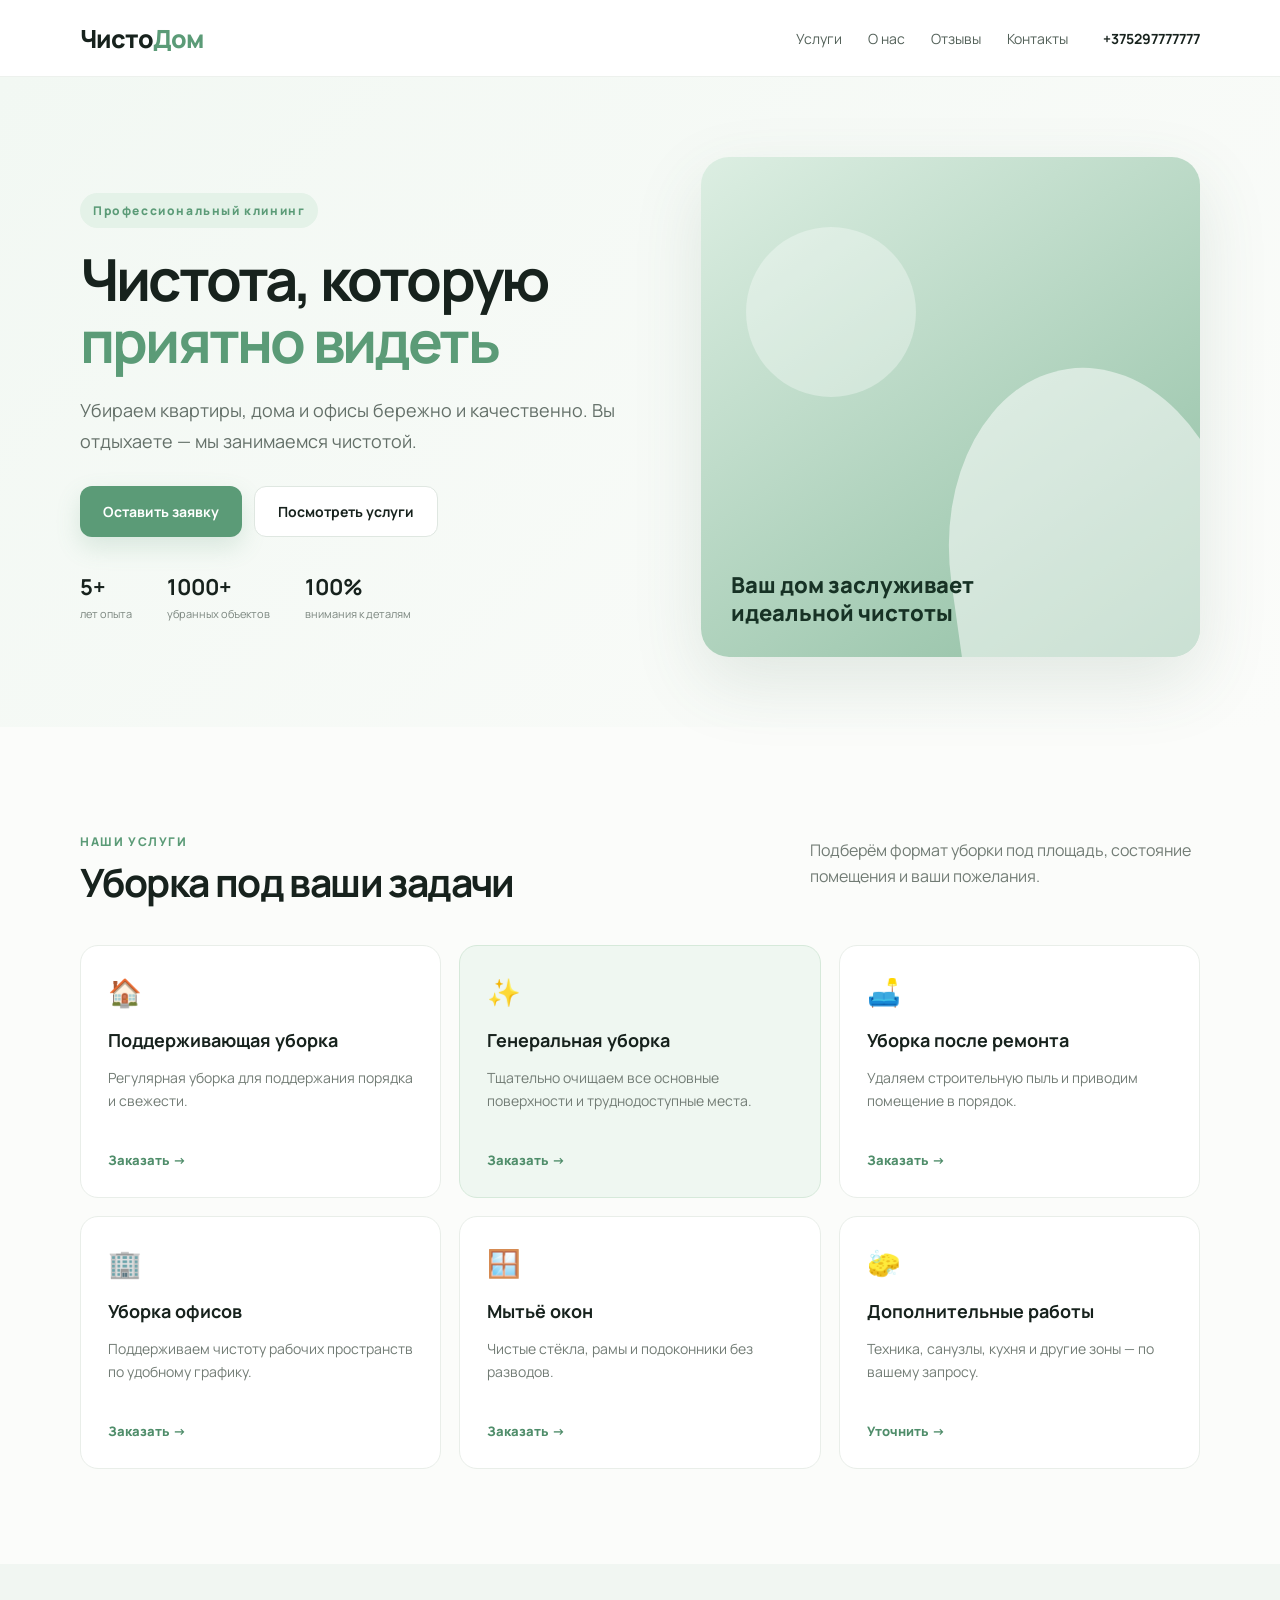
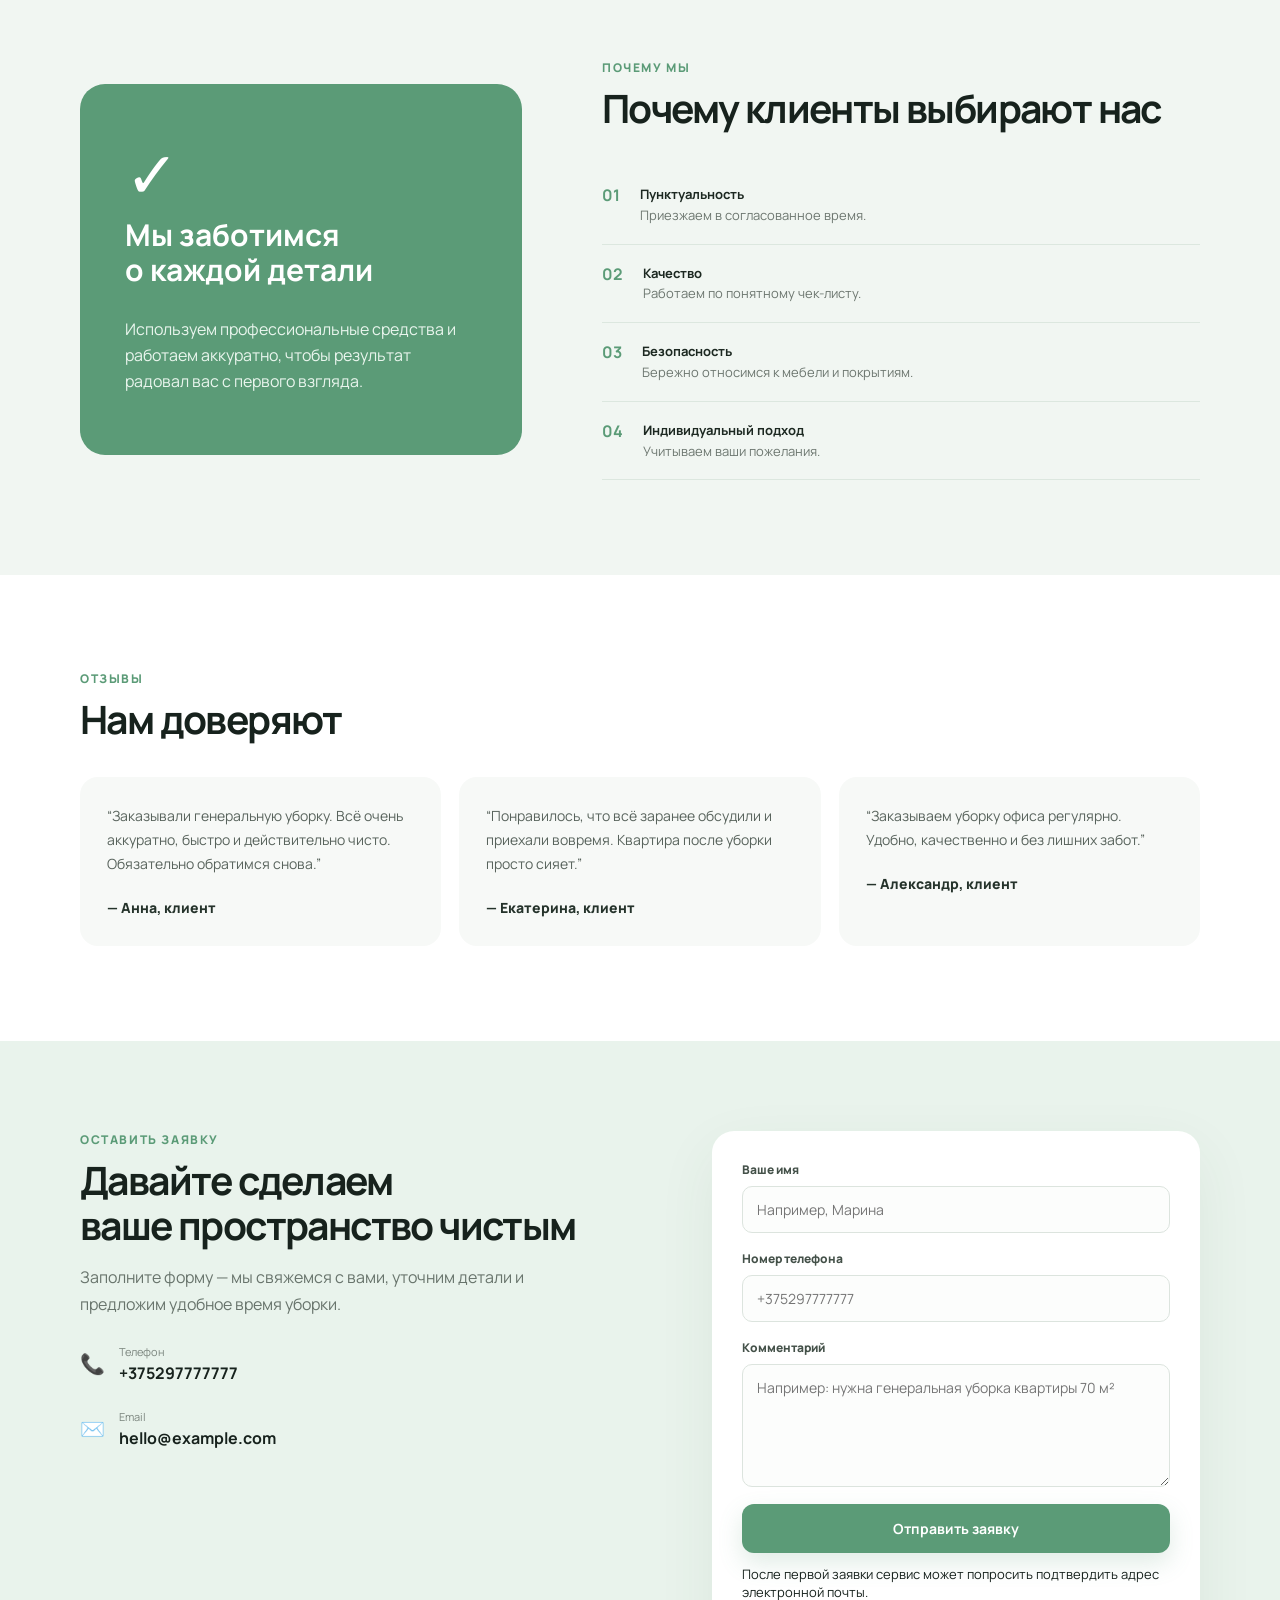
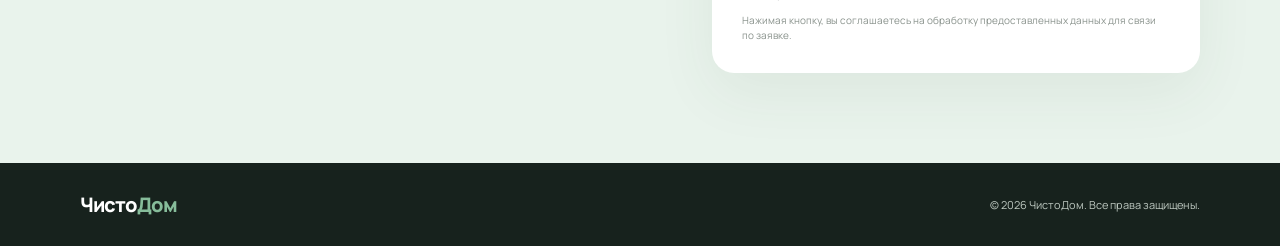
==== index.html @ 4ab83281 "Update index.html" ====
<!doctype html>
<html lang="ru">
<head>
  <meta charset="utf-8">
  <meta name="viewport" content="width=device-width, initial-scale=1">
  <title>ЧистоДом — профессиональный клининг</title>
  <meta name="description" content="Профессиональный клининг квартир, домов и офисов. Оставьте заявку — мы свяжемся с вами.">
  <link rel="preconnect" href="https://fonts.googleapis.com">
  <link rel="preconnect" href="https://fonts.gstatic.com" crossorigin>
  <link href="https://fonts.googleapis.com/css2?family=Manrope:wght@400;500;600;700;800&display=swap" rel="stylesheet">
  <link rel="stylesheet" href="styles.css">
</head>
<body>
<header class="header">
  <div class="container nav">
    <a class="logo" href="#">Чисто<span>Дом</span></a>
    <nav>
      <a href="#services">Услуги</a>
      <a href="#about">О нас</a>
      <a href="#reviews">Отзывы</a>
      <a href="#contact">Контакты</a>
    </nav>
    <a class="phone" href="tel:+375297777777">+375297777777</a>
  </div>
</header>

<main>
<section class="hero">
  <div class="container hero-grid">
    <div class="hero-copy">
      <div class="badge">Профессиональный клининг</div>
      <h1>Чистота, которую<br><span>приятно видеть</span></h1>
      <p>Убираем квартиры, дома и офисы бережно и качественно. Вы отдыхаете — мы занимаемся чистотой.</p>
      <div class="hero-actions">
        <a class="btn btn-primary" href="#contact">Оставить заявку</a>
        <a class="btn btn-light" href="#services">Посмотреть услуги</a>
      </div>
      <div class="stats">
        <div><b>5+</b><span>лет опыта</span></div>
        <div><b>1000+</b><span>убранных объектов</span></div>
        <div><b>100%</b><span>внимания к деталям</span></div>
      </div>
    </div>
    <div class="hero-card">
      <div class="clean-photo">
        <div class="photo-label">Ваш дом заслуживает<br>идеальной чистоты</div>
      </div>
    </div>
  </div>
</section>

<section id="services" class="section">
  <div class="container">
    <div class="section-head">
      <div><div class="eyebrow">НАШИ УСЛУГИ</div><h2>Уборка под ваши задачи</h2></div>
      <p>Подберём формат уборки под площадь, состояние помещения и ваши пожелания.</p>
    </div>
    <div class="cards">
      <article class="service-card"><div class="icon">🏠</div><h3>Поддерживающая уборка</h3><p>Регулярная уборка для поддержания порядка и свежести.</p><a href="#contact">Заказать →</a></article>
      <article class="service-card featured"><div class="icon">✨</div><h3>Генеральная уборка</h3><p>Тщательно очищаем все основные поверхности и труднодоступные места.</p><a href="#contact">Заказать →</a></article>
      <article class="service-card"><div class="icon">🛋️</div><h3>Уборка после ремонта</h3><p>Удаляем строительную пыль и приводим помещение в порядок.</p><a href="#contact">Заказать →</a></article>
      <article class="service-card"><div class="icon">🏢</div><h3>Уборка офисов</h3><p>Поддерживаем чистоту рабочих пространств по удобному графику.</p><a href="#contact">Заказать →</a></article>
      <article class="service-card"><div class="icon">🪟</div><h3>Мытьё окон</h3><p>Чистые стёкла, рамы и подоконники без разводов.</p><a href="#contact">Заказать →</a></article>
      <article class="service-card"><div class="icon">🧽</div><h3>Дополнительные работы</h3><p>Техника, санузлы, кухня и другие зоны — по вашему запросу.</p><a href="#contact">Уточнить →</a></article>
    </div>
  </div>
</section>

<section id="about" class="section about">
  <div class="container about-grid">
    <div class="about-box"><div class="big-check">✓</div><h3>Мы заботимся<br>о каждой детали</h3><p>Используем профессиональные средства и работаем аккуратно, чтобы результат радовал вас с первого взгляда.</p></div>
    <div>
      <div class="eyebrow">ПОЧЕМУ МЫ</div>
      <h2>Почему клиенты выбирают нас</h2>
      <div class="reasons">
        <div><b>01</b><span><strong>Пунктуальность</strong><br>Приезжаем в согласованное время.</span></div>
        <div><b>02</b><span><strong>Качество</strong><br>Работаем по понятному чек-листу.</span></div>
        <div><b>03</b><span><strong>Безопасность</strong><br>Бережно относимся к мебели и покрытиям.</span></div>
        <div><b>04</b><span><strong>Индивидуальный подход</strong><br>Учитываем ваши пожелания.</span></div>
      </div>
    </div>
  </div>
</section>

<section id="reviews" class="section reviews">
  <div class="container">
    <div class="eyebrow">ОТЗЫВЫ</div><h2>Нам доверяют</h2>
    <div class="review-grid">
      <blockquote>“Заказывали генеральную уборку. Всё очень аккуратно, быстро и действительно чисто. Обязательно обратимся снова.”<footer>— Анна, клиент</footer></blockquote>
      <blockquote>“Понравилось, что всё заранее обсудили и приехали вовремя. Квартира после уборки просто сияет.”<footer>— Екатерина, клиент</footer></blockquote>
      <blockquote>“Заказываем уборку офиса регулярно. Удобно, качественно и без лишних забот.”<footer>— Александр, клиент</footer></blockquote>
    </div>
  </div>
</section>

<section id="contact" class="contact-section">
  <div class="container contact-grid">
    <div>
      <div class="eyebrow">ОСТАВИТЬ ЗАЯВКУ</div>
      <h2>Давайте сделаем<br>ваше пространство чистым</h2>
      <p>Заполните форму — мы свяжемся с вами, уточним детали и предложим удобное время уборки.</p>
      <div class="contact-info"><span>📞</span><div><small>Телефон</small><a href="tel:+375297777777">+375297777777</a></div></div>
      <div class="contact-info"><span>✉️</span><div><small>Email</small><a href="mailto:hello@example.com">hello@example.com</a></div></div>
    </div>
    <form id="leadForm" class="form" action="https://formsubmit.co/marisha-pl@mail.ru" method="POST">
      <input type="hidden" name="_subject" value="Новая заявка на клининг">
      <input type="hidden" name="_captcha" value="false">
      <input type="hidden" name="_template" value="table">
      <input type="hidden" name="_next" value="https://marinaklincevic-stack.github.io/thanks.html">
      <label>Ваше имя<input name="name" type="text" placeholder="Например, Марина" required></label>
      <label>Номер телефона<input name="phone" type="tel" placeholder="+375297777777" required></label>
      <label>Комментарий<textarea name="comment" rows="5" placeholder="Например: нужна генеральная уборка квартиры 70 м²"></textarea></label>
      <button class="btn btn-primary" type="submit">Отправить заявку</button>
      <div class="form-message">После первой заявки сервис может попросить подтвердить адрес электронной почты.</div>
      <small class="privacy">Нажимая кнопку, вы соглашаетесь на обработку предоставленных данных для связи по заявке.</small>
    </form>
  </div>
</section>
</main>

<footer class="footer"><div class="container footer-inner"><div class="logo">Чисто<span>Дом</span></div><div>© 2026 ЧистоДом. Все права защищены.</div></div></footer>
<script src="script.js"></script>
</body>
</html>
---- styles.css ----
*{box-sizing:border-box}html{scroll-behavior:smooth}body{margin:0;font-family:Manrope,Arial,sans-serif;color:#17221d;background:#fbfcfa}a{text-decoration:none;color:inherit}.container{width:min(1120px,calc(100% - 40px));margin:auto}.header{background:#fff;border-bottom:1px solid #edf1ed;position:sticky;top:0;z-index:10}.nav{height:76px;display:flex;align-items:center;gap:35px}.logo{font-size:25px;font-weight:800;letter-spacing:-1px;margin-right:auto}.logo span{color:#5b9b77}.nav nav{display:flex;gap:26px;font-size:14px;color:#536159}.phone{font-weight:700;font-size:14px}.hero{padding:80px 0 70px;background:linear-gradient(135deg,#f2f8f3,#fbfcfa)}.hero-grid{display:grid;grid-template-columns:1.05fr .95fr;gap:70px;align-items:center}.badge,.eyebrow{color:#5b9b77;font-size:12px;font-weight:800;letter-spacing:1.6px}.badge{display:inline-block;padding:9px 13px;background:#e4f2e8;border-radius:99px;margin-bottom:20px}.hero h1{font-size:58px;line-height:1.08;letter-spacing:-2.8px;margin:0 0 22px}.hero h1 span{color:#5b9b77}.hero-copy>p{font-size:18px;line-height:1.7;color:#647069;max-width:570px}.hero-actions{display:flex;gap:12px;margin:30px 0}.btn{display:inline-flex;justify-content:center;align-items:center;border:0;border-radius:12px;padding:15px 23px;font:700 14px Manrope;cursor:pointer}.btn-primary{background:#5b9b77;color:#fff;box-shadow:0 10px 25px #5b9b7730}.btn-light{background:#fff;border:1px solid #dfe7e1}.stats{display:flex;gap:35px;margin-top:35px}.stats div{display:flex;flex-direction:column}.stats b{font-size:22px}.stats span{font-size:11px;color:#7b867f;margin-top:4px}.clean-photo{height:500px;border-radius:28px;background:linear-gradient(145deg,#dceee2,#8fbea2);position:relative;overflow:hidden;box-shadow:0 25px 70px #47665322}.clean-photo:before{content:"";position:absolute;width:290px;height:390px;right:-40px;bottom:-100px;background:#fff8;border-radius:50% 50% 0 0;transform:rotate(-8deg)}.clean-photo:after{content:"";position:absolute;width:170px;height:170px;left:45px;top:70px;border-radius:50%;background:#ffffff55}.photo-label{position:absolute;left:30px;bottom:30px;color:#173225;font-weight:800;font-size:22px;line-height:1.25;z-index:1}.section{padding:95px 0}.section-head{display:flex;justify-content:space-between;align-items:end;margin-bottom:40px}.section h2,.contact-section h2{font-size:39px;line-height:1.15;letter-spacing:-1.6px;margin:10px 0 0}.section-head p{max-width:390px;color:#727c75;line-height:1.6}.cards{display:grid;grid-template-columns:repeat(3,1fr);gap:18px}.service-card{background:#fff;border:1px solid #e9eee9;border-radius:18px;padding:27px;transition:.2s}.service-card:hover{transform:translateY(-3px);box-shadow:0 15px 35px #24352b0d}.service-card.featured{background:#eff7f1;border-color:#d6e9da}.icon{font-size:27px}.service-card h3{font-size:18px;margin:18px 0 10px}.service-card p{color:#727c75;font-size:14px;line-height:1.65;min-height:68px}.service-card a{color:#4f8d6a;font-weight:800;font-size:13px}.about{background:#f1f6f2}.about-grid{display:grid;grid-template-columns:.85fr 1.15fr;gap:80px;align-items:center}.about-box{background:#5b9b77;color:white;padding:45px;border-radius:25px;min-height:370px;display:flex;flex-direction:column;justify-content:end}.big-check{font-size:65px;margin-bottom:auto}.about-box h3{font-size:30px;line-height:1.15;margin:0 0 14px}.about-box p{line-height:1.6;color:#e9f5ed}.reasons{margin-top:35px}.reasons>div{display:flex;gap:20px;padding:18px 0;border-bottom:1px solid #dce7df}.reasons b{color:#5b9b77}.reasons span{font-size:13px;color:#6d7770;line-height:1.6}.reasons strong{color:#1c2821}.reviews{background:#fff}.review-grid{display:grid;grid-template-columns:repeat(3,1fr);gap:18px;margin-top:35px}.review-grid blockquote{margin:0;background:#f7f9f7;border-radius:18px;padding:27px;font-size:14px;line-height:1.7;color:#58635c}.review-grid footer{margin-top:20px;font-weight:800;color:#25332b}.contact-section{padding:90px 0;background:#e9f3ec}.contact-grid{display:grid;grid-template-columns:1fr .9fr;gap:90px;align-items:start}.contact-section p{color:#68746c;line-height:1.7;max-width:500px}.contact-info{display:flex;gap:14px;margin-top:25px;align-items:center}.contact-info span{font-size:20px}.contact-info small{display:block;color:#7b857e;font-size:11px;margin-bottom:3px}.contact-info a{font-weight:700}.form{background:#fff;padding:30px;border-radius:22px;box-shadow:0 20px 60px #34563e12}.form label{display:block;font-size:12px;font-weight:800;margin-bottom:17px;color:#445149}.form input,.form textarea{display:block;width:100%;margin-top:8px;border:1px solid #dce4de;border-radius:10px;padding:13px 14px;font:14px Manrope;outline:none;background:#fcfdfc}.form input:focus,.form textarea:focus{border-color:#78aa8c}.form textarea{resize:vertical}.form .btn{width:100%}.privacy{display:block;color:#89928c;font-size:10px;line-height:1.5;margin-top:12px}.form-message{font-size:13px;margin:12px 0 0}.footer{padding:28px 0;background:#17221d;color:#bdc8c0;font-size:11px}.footer-inner{display:flex;justify-content:space-between;align-items:center}.footer .logo{color:white;font-size:20px}.footer .logo span{color:#86bc9a}@media(max-width:850px){.nav nav{display:none}.hero-grid,.about-grid,.contact-grid{grid-template-columns:1fr;gap:40px}.hero h1{font-size:45px}.clean-photo{height:360px}.cards,.review-grid{grid-template-columns:1fr 1fr}.section-head{display:block}.section-head p{margin-top:20px}.contact-grid{gap:20px}}@media(max-width:560px){.container{width:min(100% - 28px,1120px)}.phone{display:none}.hero{padding:55px 0}.hero h1{font-size:39px}.hero-actions{flex-direction:column}.stats{gap:18px}.cards,.review-grid{grid-template-columns:1fr}.section{padding:65px 0}.section h2,.contact-section h2{font-size:31px}.footer-inner{display:block}.footer-inner>div:last-child{margin-top:12px}}
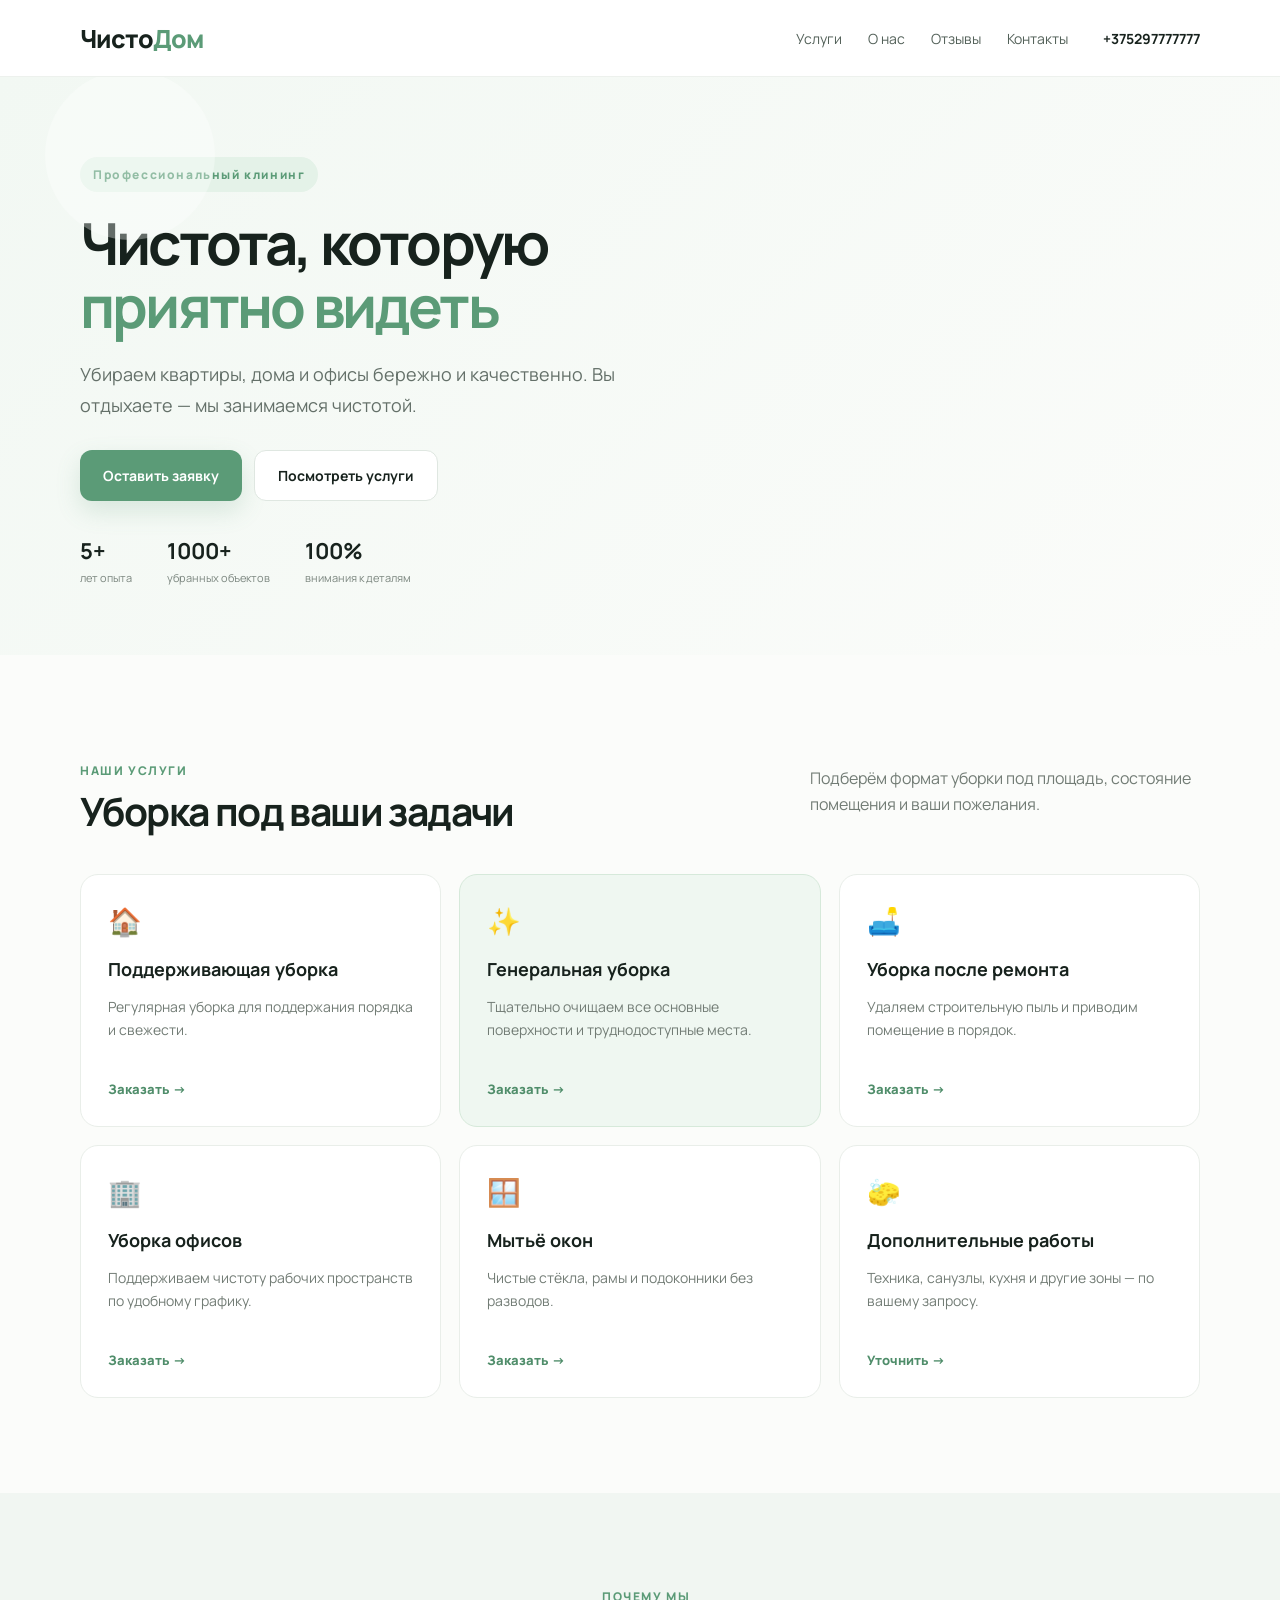
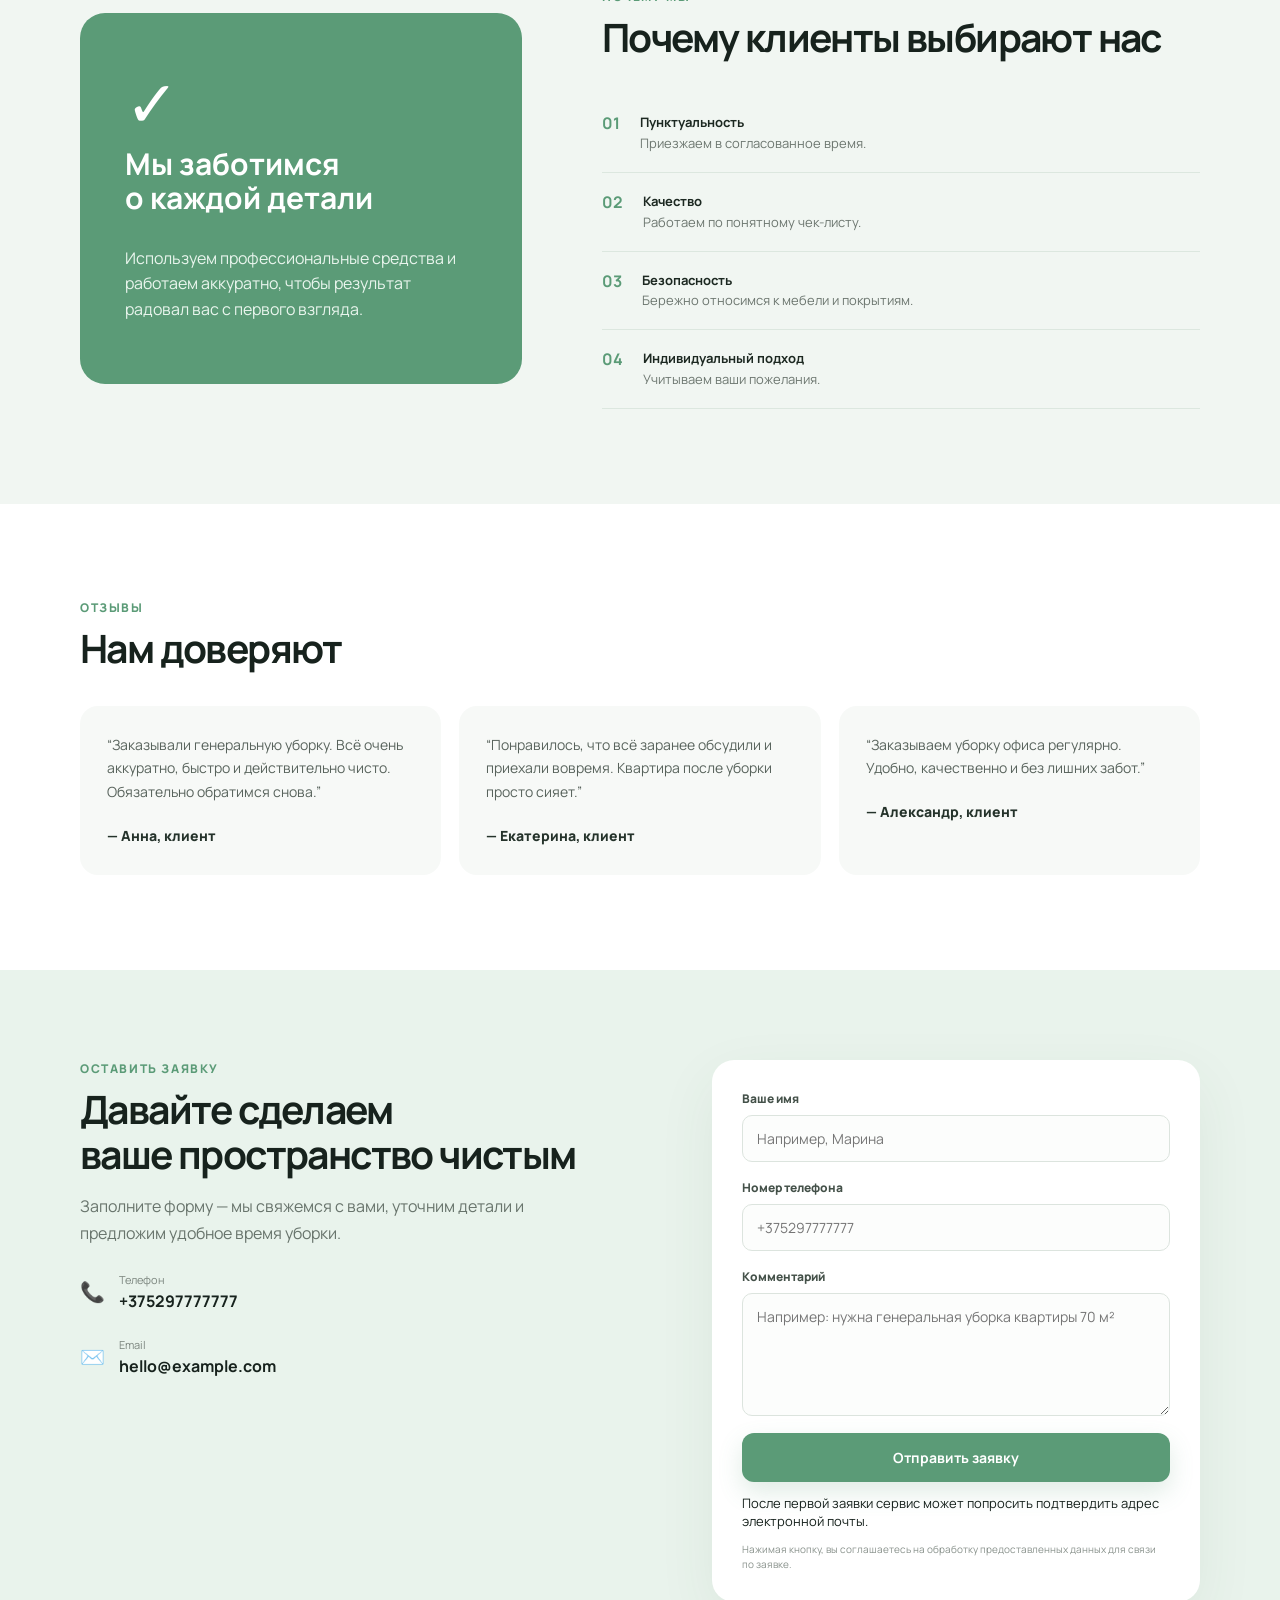
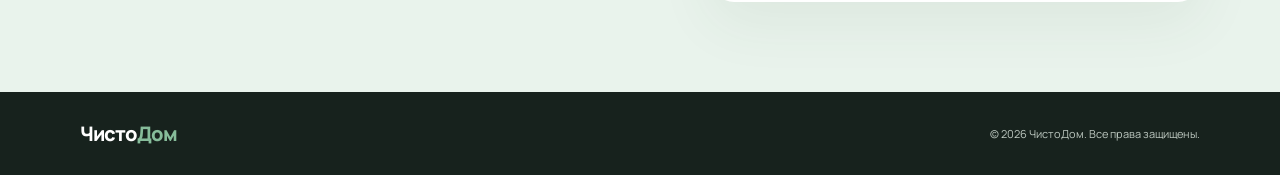
==== commit 6068d74c: "Update index.html" ====
--- a/index.html
+++ b/index.html
@@ -43,7 +43,7 @@
     </div>
     <div class="hero-card">
       <div class="clean-photo">
-        <div class="photo-label">Ваш дом заслуживает<br>идеальной чистоты</div>
+    
       </div>
     </div>
   </div>
--- a/styles.css
+++ b/styles.css
@@ -1 +1,11 @@
-*{box-sizing:border-box}html{scroll-behavior:smooth}body{margin:0;font-family:Manrope,Arial,sans-serif;color:#17221d;background:#fbfcfa}a{text-decoration:none;color:inherit}.container{width:min(1120px,calc(100% - 40px));margin:auto}.header{background:#fff;border-bottom:1px solid #edf1ed;position:sticky;top:0;z-index:10}.nav{height:76px;display:flex;align-items:center;gap:35px}.logo{font-size:25px;font-weight:800;letter-spacing:-1px;margin-right:auto}.logo span{color:#5b9b77}.nav nav{display:flex;gap:26px;font-size:14px;color:#536159}.phone{font-weight:700;font-size:14px}.hero{padding:80px 0 70px;background:linear-gradient(135deg,#f2f8f3,#fbfcfa)}.hero-grid{display:grid;grid-template-columns:1.05fr .95fr;gap:70px;align-items:center}.badge,.eyebrow{color:#5b9b77;font-size:12px;font-weight:800;letter-spacing:1.6px}.badge{display:inline-block;padding:9px 13px;background:#e4f2e8;border-radius:99px;margin-bottom:20px}.hero h1{font-size:58px;line-height:1.08;letter-spacing:-2.8px;margin:0 0 22px}.hero h1 span{color:#5b9b77}.hero-copy>p{font-size:18px;line-height:1.7;color:#647069;max-width:570px}.hero-actions{display:flex;gap:12px;margin:30px 0}.btn{display:inline-flex;justify-content:center;align-items:center;border:0;border-radius:12px;padding:15px 23px;font:700 14px Manrope;cursor:pointer}.btn-primary{background:#5b9b77;color:#fff;box-shadow:0 10px 25px #5b9b7730}.btn-light{background:#fff;border:1px solid #dfe7e1}.stats{display:flex;gap:35px;margin-top:35px}.stats div{display:flex;flex-direction:column}.stats b{font-size:22px}.stats span{font-size:11px;color:#7b867f;margin-top:4px}.clean-photo{height:500px;border-radius:28px;background:linear-gradient(145deg,#dceee2,#8fbea2);position:relative;overflow:hidden;box-shadow:0 25px 70px #47665322}.clean-photo:before{content:"";position:absolute;width:290px;height:390px;right:-40px;bottom:-100px;background:#fff8;border-radius:50% 50% 0 0;transform:rotate(-8deg)}.clean-photo:after{content:"";position:absolute;width:170px;height:170px;left:45px;top:70px;border-radius:50%;background:#ffffff55}.photo-label{position:absolute;left:30px;bottom:30px;color:#173225;font-weight:800;font-size:22px;line-height:1.25;z-index:1}.section{padding:95px 0}.section-head{display:flex;justify-content:space-between;align-items:end;margin-bottom:40px}.section h2,.contact-section h2{font-size:39px;line-height:1.15;letter-spacing:-1.6px;margin:10px 0 0}.section-head p{max-width:390px;color:#727c75;line-height:1.6}.cards{display:grid;grid-template-columns:repeat(3,1fr);gap:18px}.service-card{background:#fff;border:1px solid #e9eee9;border-radius:18px;padding:27px;transition:.2s}.service-card:hover{transform:translateY(-3px);box-shadow:0 15px 35px #24352b0d}.service-card.featured{background:#eff7f1;border-color:#d6e9da}.icon{font-size:27px}.service-card h3{font-size:18px;margin:18px 0 10px}.service-card p{color:#727c75;font-size:14px;line-height:1.65;min-height:68px}.service-card a{color:#4f8d6a;font-weight:800;font-size:13px}.about{background:#f1f6f2}.about-grid{display:grid;grid-template-columns:.85fr 1.15fr;gap:80px;align-items:center}.about-box{background:#5b9b77;color:white;padding:45px;border-radius:25px;min-height:370px;display:flex;flex-direction:column;justify-content:end}.big-check{font-size:65px;margin-bottom:auto}.about-box h3{font-size:30px;line-height:1.15;margin:0 0 14px}.about-box p{line-height:1.6;color:#e9f5ed}.reasons{margin-top:35px}.reasons>div{display:flex;gap:20px;padding:18px 0;border-bottom:1px solid #dce7df}.reasons b{color:#5b9b77}.reasons span{font-size:13px;color:#6d7770;line-height:1.6}.reasons strong{color:#1c2821}.reviews{background:#fff}.review-grid{display:grid;grid-template-columns:repeat(3,1fr);gap:18px;margin-top:35px}.review-grid blockquote{margin:0;background:#f7f9f7;border-radius:18px;padding:27px;font-size:14px;line-height:1.7;color:#58635c}.review-grid footer{margin-top:20px;font-weight:800;color:#25332b}.contact-section{padding:90px 0;background:#e9f3ec}.contact-grid{display:grid;grid-template-columns:1fr .9fr;gap:90px;align-items:start}.contact-section p{color:#68746c;line-height:1.7;max-width:500px}.contact-info{display:flex;gap:14px;margin-top:25px;align-items:center}.contact-info span{font-size:20px}.contact-info small{display:block;color:#7b857e;font-size:11px;margin-bottom:3px}.contact-info a{font-weight:700}.form{background:#fff;padding:30px;border-radius:22px;box-shadow:0 20px 60px #34563e12}.form label{display:block;font-size:12px;font-weight:800;margin-bottom:17px;color:#445149}.form input,.form textarea{display:block;width:100%;margin-top:8px;border:1px solid #dce4de;border-radius:10px;padding:13px 14px;font:14px Manrope;outline:none;background:#fcfdfc}.form input:focus,.form textarea:focus{border-color:#78aa8c}.form textarea{resize:vertical}.form .btn{width:100%}.privacy{display:block;color:#89928c;font-size:10px;line-height:1.5;margin-top:12px}.form-message{font-size:13px;margin:12px 0 0}.footer{padding:28px 0;background:#17221d;color:#bdc8c0;font-size:11px}.footer-inner{display:flex;justify-content:space-between;align-items:center}.footer .logo{color:white;font-size:20px}.footer .logo span{color:#86bc9a}@media(max-width:850px){.nav nav{display:none}.hero-grid,.about-grid,.contact-grid{grid-template-columns:1fr;gap:40px}.hero h1{font-size:45px}.clean-photo{height:360px}.cards,.review-grid{grid-template-columns:1fr 1fr}.section-head{display:block}.section-head p{margin-top:20px}.contact-grid{gap:20px}}@media(max-width:560px){.container{width:min(100% - 28px,1120px)}.phone{display:none}.hero{padding:55px 0}.hero h1{font-size:39px}.hero-actions{flex-direction:column}.stats{gap:18px}.cards,.review-grid{grid-template-columns:1fr}.section{padding:65px 0}.section h2,.contact-section h2{font-size:31px}.footer-inner{display:block}.footer-inner>div:last-child{margin-top:12px}}+*{box-sizing:border-box}html{scroll-behavior:smooth}body{margin:0;font-family:Manrope,Arial,sans-serif;color:#17221d;background:#fbfcfa}a{text-decoration:none;color:inherit}.container{width:min(1120px,calc(100% - 40px));margin:auto}.header{background:#fff;border-bottom:1px solid #edf1ed;position:sticky;top:0;z-index:10}.nav{height:76px;display:flex;align-items:center;gap:35px}.logo{font-size:25px;font-weight:800;letter-spacing:-1px;margin-right:auto}.logo span{color:#5b9b77}.nav nav{display:flex;gap:26px;font-size:14px;color:#536159}.phone{font-weight:700;font-size:14px}.hero{padding:80px 0 70px;background:linear-gradient(135deg,#f2f8f3,#fbfcfa)}.hero-grid{display:grid;grid-template-columns:1.05fr .95fr;gap:70px;align-items:center}.badge,.eyebrow{color:#5b9b77;font-size:12px;font-weight:800;letter-spacing:1.6px}.badge{display:inline-block;padding:9px 13px;background:#e4f2e8;border-radius:99px;margin-bottom:20px}.hero h1{font-size:58px;line-height:1.08;letter-spacing:-2.8px;margin:0 0 22px}.hero h1 span{color:#5b9b77}.hero-copy>p{font-size:18px;line-height:1.7;color:#647069;max-width:570px}.hero-actions{display:flex;gap:12px;margin:30px 0}.btn{display:inline-flex;justify-content:center;align-items:center;border:0;border-radius:12px;padding:15px 23px;font:700 14px Manrope;cursor:pointer}.btn-primary{background:#5b9b77;color:#fff;box-shadow:0 10px 25px #5b9b7730}.btn-light{background:#fff;border:1px solid #dfe7e1}.stats{display:flex;gap:35px;margin-top:35px}.stats div{display:flex;flex-direction:column}.stats b{font-size:22px}.stats span{font-size:11px;color:#7b867f;margin-top:4px}.
+clean-photo{height: 500px;
+  border-radius: 28px;
+  background-image: url("clining.png");
+  background-size: cover;
+  background-position: center;
+  background-repeat: no-repeat;
+  position: relative;
+  overflow: hidden;
+  box-shadow: 0 25px 70px #47665322;}.
+clean-photo:before{content:"";position:absolute;width:290px;height:390px;right:-40px;bottom:-100px;background:#fff8;border-radius:50% 50% 0 0;transform:rotate(-8deg)}.clean-photo:after{content:"";position:absolute;width:170px;height:170px;left:45px;top:70px;border-radius:50%;background:#ffffff55}.photo-label{position:absolute;left:30px;bottom:30px;color:#173225;font-weight:800;font-size:22px;line-height:1.25;z-index:1}.section{padding:95px 0}.section-head{display:flex;justify-content:space-between;align-items:end;margin-bottom:40px}.section h2,.contact-section h2{font-size:39px;line-height:1.15;letter-spacing:-1.6px;margin:10px 0 0}.section-head p{max-width:390px;color:#727c75;line-height:1.6}.cards{display:grid;grid-template-columns:repeat(3,1fr);gap:18px}.service-card{background:#fff;border:1px solid #e9eee9;border-radius:18px;padding:27px;transition:.2s}.service-card:hover{transform:translateY(-3px);box-shadow:0 15px 35px #24352b0d}.service-card.featured{background:#eff7f1;border-color:#d6e9da}.icon{font-size:27px}.service-card h3{font-size:18px;margin:18px 0 10px}.service-card p{color:#727c75;font-size:14px;line-height:1.65;min-height:68px}.service-card a{color:#4f8d6a;font-weight:800;font-size:13px}.about{background:#f1f6f2}.about-grid{display:grid;grid-template-columns:.85fr 1.15fr;gap:80px;align-items:center}.about-box{background:#5b9b77;color:white;padding:45px;border-radius:25px;min-height:370px;display:flex;flex-direction:column;justify-content:end}.big-check{font-size:65px;margin-bottom:auto}.about-box h3{font-size:30px;line-height:1.15;margin:0 0 14px}.about-box p{line-height:1.6;color:#e9f5ed}.reasons{margin-top:35px}.reasons>div{display:flex;gap:20px;padding:18px 0;border-bottom:1px solid #dce7df}.reasons b{color:#5b9b77}.reasons span{font-size:13px;color:#6d7770;line-height:1.6}.reasons strong{color:#1c2821}.reviews{background:#fff}.review-grid{display:grid;grid-template-columns:repeat(3,1fr);gap:18px;margin-top:35px}.review-grid blockquote{margin:0;background:#f7f9f7;border-radius:18px;padding:27px;font-size:14px;line-height:1.7;color:#58635c}.review-grid footer{margin-top:20px;font-weight:800;color:#25332b}.contact-section{padding:90px 0;background:#e9f3ec}.contact-grid{display:grid;grid-template-columns:1fr .9fr;gap:90px;align-items:start}.contact-section p{color:#68746c;line-height:1.7;max-width:500px}.contact-info{display:flex;gap:14px;margin-top:25px;align-items:center}.contact-info span{font-size:20px}.contact-info small{display:block;color:#7b857e;font-size:11px;margin-bottom:3px}.contact-info a{font-weight:700}.form{background:#fff;padding:30px;border-radius:22px;box-shadow:0 20px 60px #34563e12}.form label{display:block;font-size:12px;font-weight:800;margin-bottom:17px;color:#445149}.form input,.form textarea{display:block;width:100%;margin-top:8px;border:1px solid #dce4de;border-radius:10px;padding:13px 14px;font:14px Manrope;outline:none;background:#fcfdfc}.form input:focus,.form textarea:focus{border-color:#78aa8c}.form textarea{resize:vertical}.form .btn{width:100%}.privacy{display:block;color:#89928c;font-size:10px;line-height:1.5;margin-top:12px}.form-message{font-size:13px;margin:12px 0 0}.footer{padding:28px 0;background:#17221d;color:#bdc8c0;font-size:11px}.footer-inner{display:flex;justify-content:space-between;align-items:center}.footer .logo{color:white;font-size:20px}.footer .logo span{color:#86bc9a}@media(max-width:850px){.nav nav{display:none}.hero-grid,.about-grid,.contact-grid{grid-template-columns:1fr;gap:40px}.hero h1{font-size:45px}.clean-photo{height:360px}.cards,.review-grid{grid-template-columns:1fr 1fr}.section-head{display:block}.section-head p{margin-top:20px}.contact-grid{gap:20px}}@media(max-width:560px){.container{width:min(100% - 28px,1120px)}.phone{display:none}.hero{padding:55px 0}.hero h1{font-size:39px}.hero-actions{flex-direction:column}.stats{gap:18px}.cards,.review-grid{grid-template-columns:1fr}.section{padding:65px 0}.section h2,.contact-section h2{font-size:31px}.footer-inner{display:block}.footer-inner>div:last-child{margin-top:12px}}
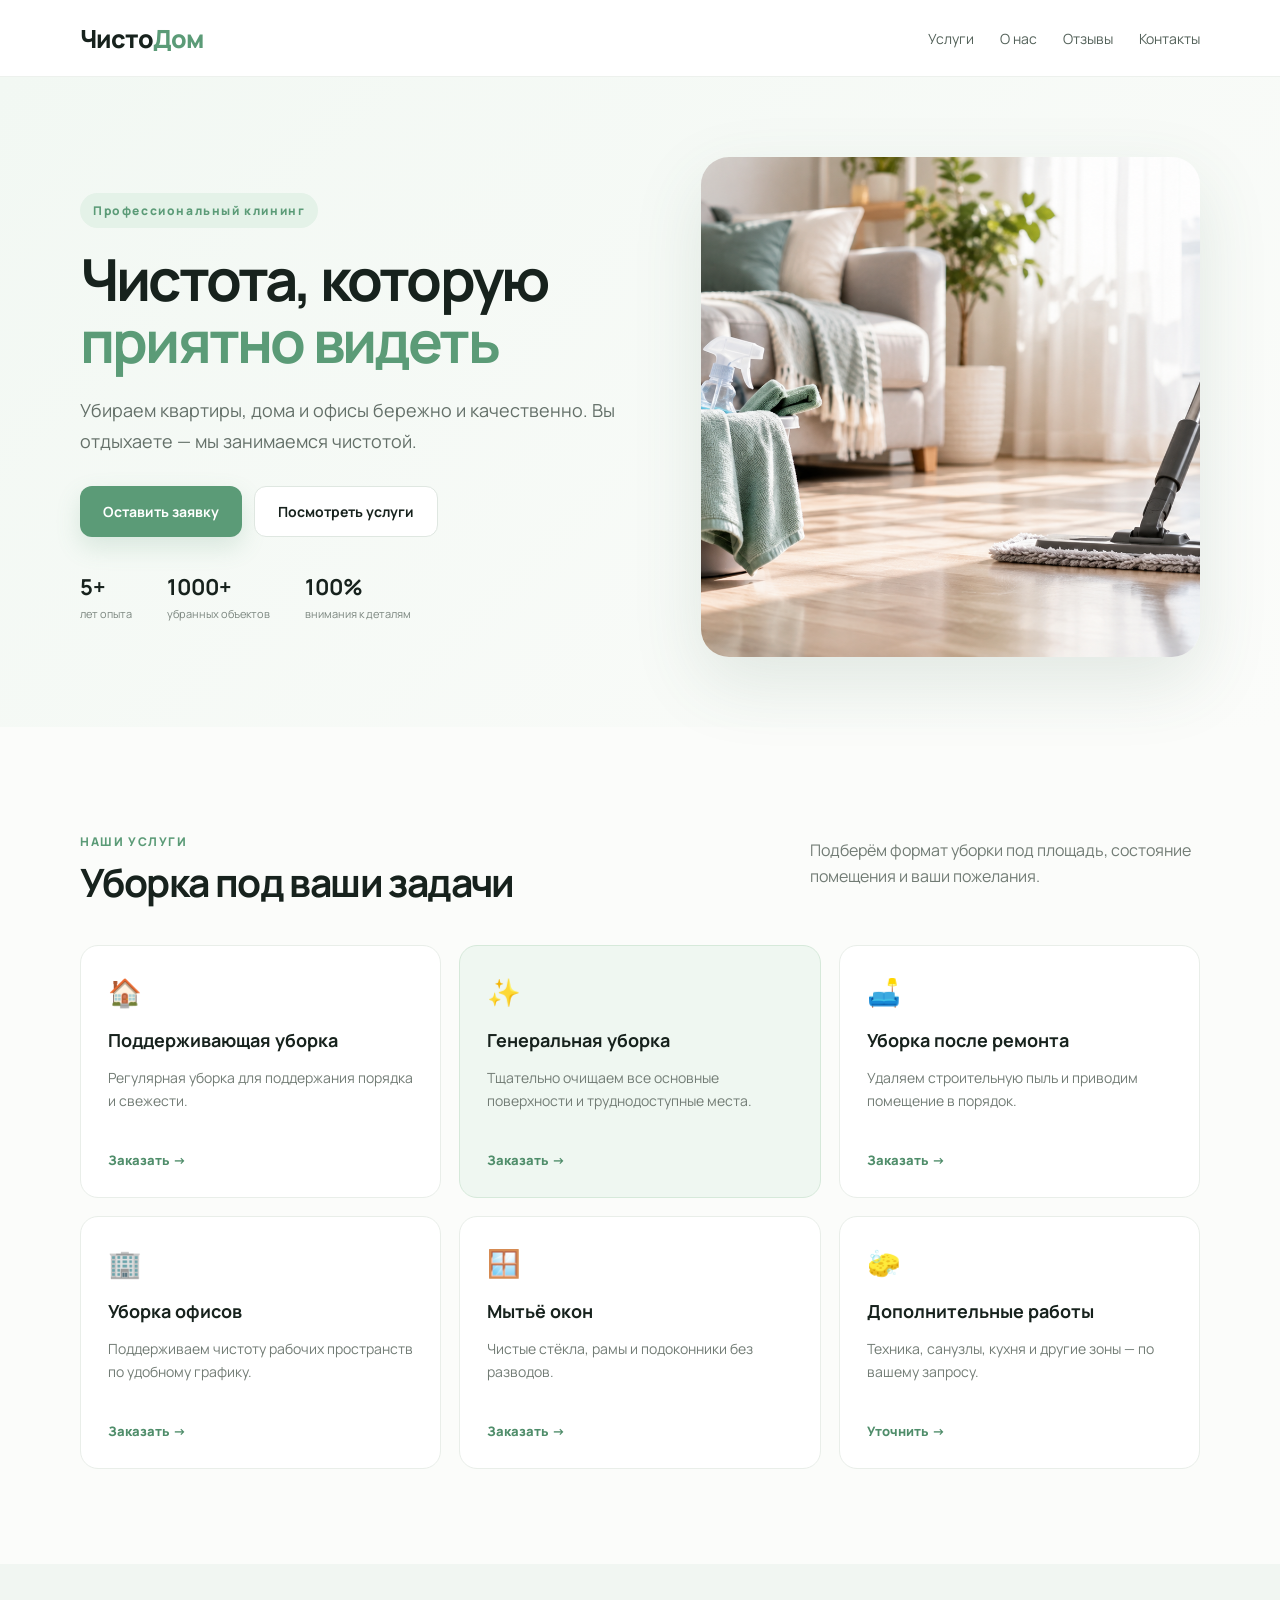
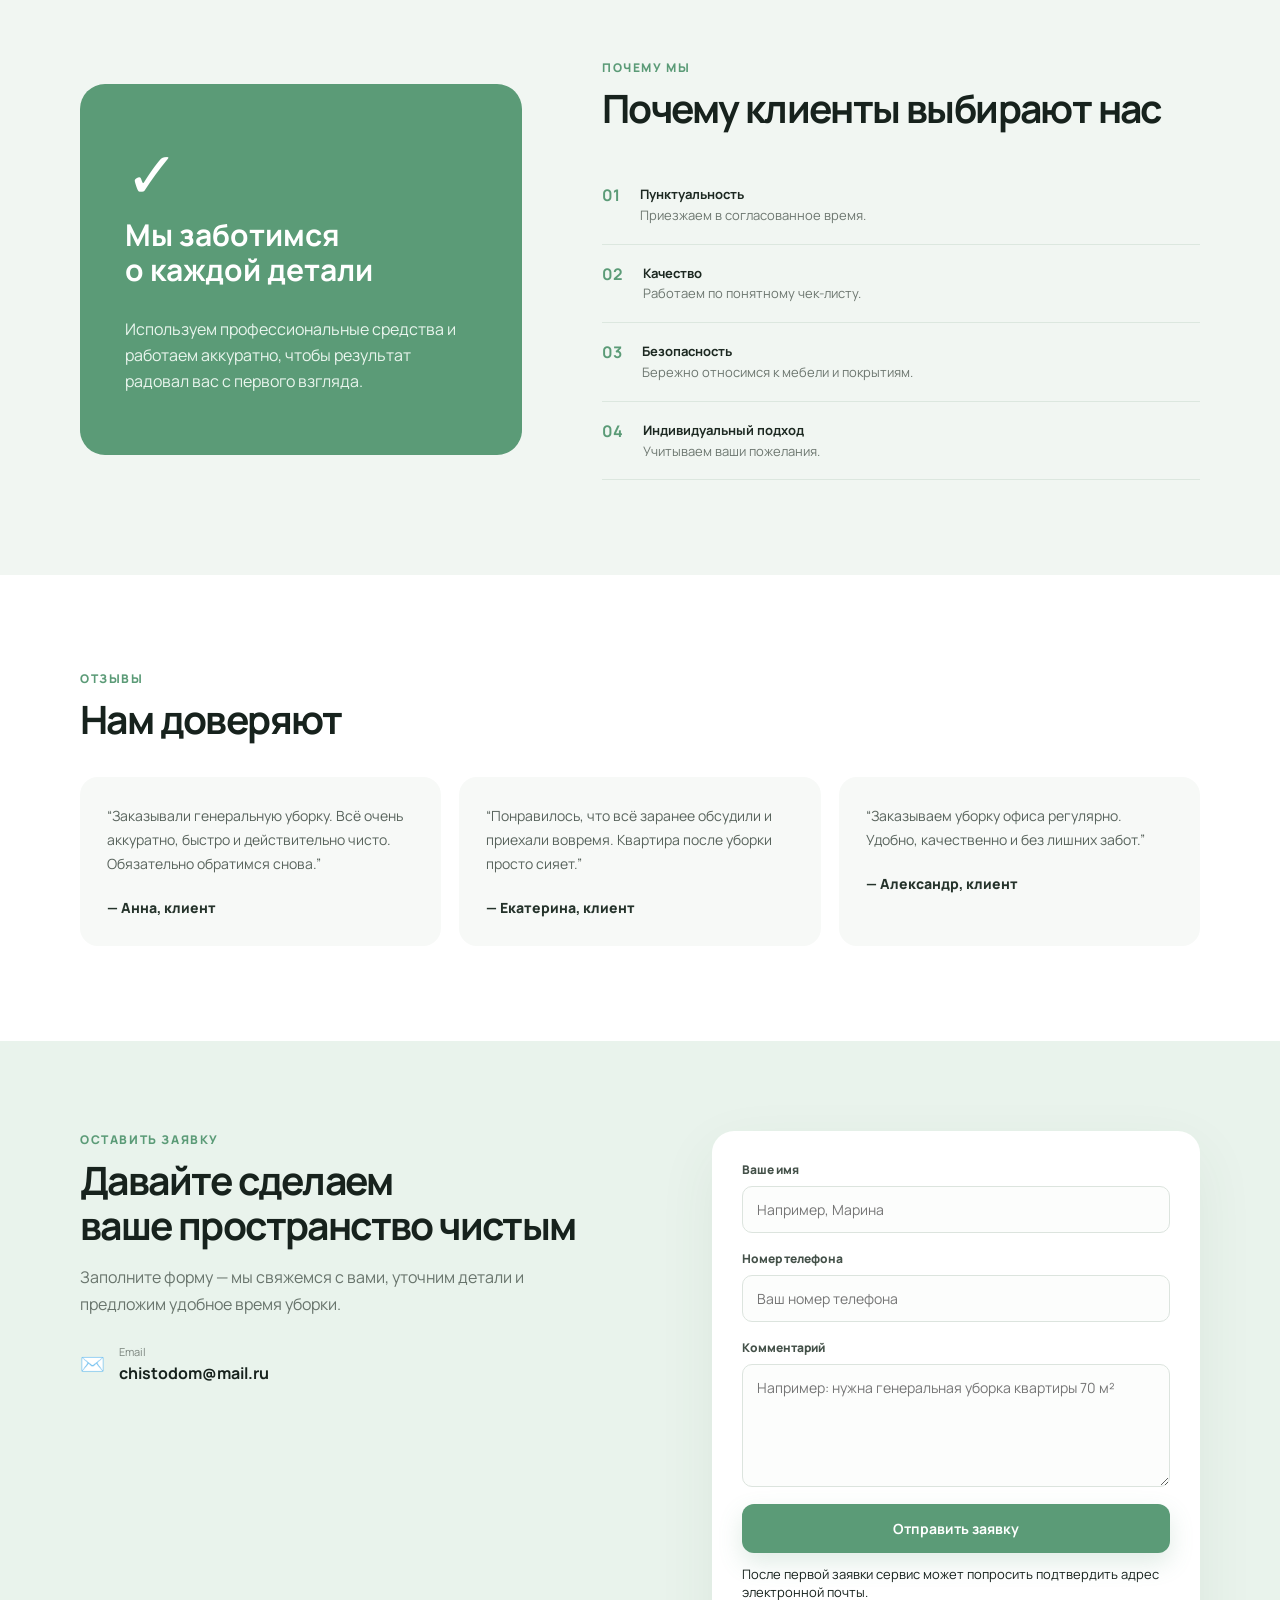
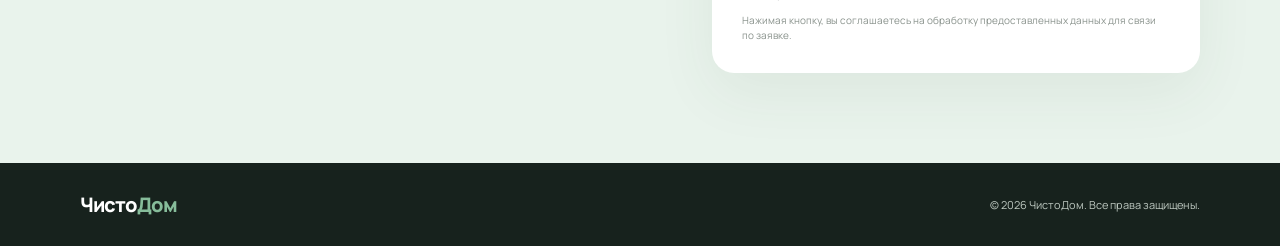
==== commit 4c16a67e: "Update contact email and remove published phone number" ====
--- a/index.html
+++ b/index.html
@@ -20,7 +20,6 @@
       <a href="#reviews">Отзывы</a>
       <a href="#contact">Контакты</a>
     </nav>
-    <a class="phone" href="tel:+375297777777">+375297777777</a>
   </div>
 </header>
 
@@ -99,8 +98,7 @@
       <div class="eyebrow">ОСТАВИТЬ ЗАЯВКУ</div>
       <h2>Давайте сделаем<br>ваше пространство чистым</h2>
       <p>Заполните форму — мы свяжемся с вами, уточним детали и предложим удобное время уборки.</p>
-      <div class="contact-info"><span>📞</span><div><small>Телефон</small><a href="tel:+375297777777">+375297777777</a></div></div>
-      <div class="contact-info"><span>✉️</span><div><small>Email</small><a href="mailto:hello@example.com">hello@example.com</a></div></div>
+      <div class="contact-info"><span>✉️</span><div><small>Email</small><a href="mailto:chistodom@mail.ru">chistodom@mail.ru</a></div></div>
     </div>
     <form id="leadForm" class="form" action="https://formsubmit.co/marisha-pl@mail.ru" method="POST">
       <input type="hidden" name="_subject" value="Новая заявка на клининг">
@@ -108,7 +106,7 @@
       <input type="hidden" name="_template" value="table">
       <input type="hidden" name="_next" value="https://marinaklincevic-stack.github.io/thanks.html">
       <label>Ваше имя<input name="name" type="text" placeholder="Например, Марина" required></label>
-      <label>Номер телефона<input name="phone" type="tel" placeholder="+375297777777" required></label>
+      <label>Номер телефона<input name="phone" type="tel" placeholder="Ваш номер телефона" required></label>
       <label>Комментарий<textarea name="comment" rows="5" placeholder="Например: нужна генеральная уборка квартиры 70 м²"></textarea></label>
       <button class="btn btn-primary" type="submit">Отправить заявку</button>
       <div class="form-message">После первой заявки сервис может попросить подтвердить адрес электронной почты.</div>
--- a/styles.css
+++ b/styles.css
@@ -1,11 +1,6 @@
-*{box-sizing:border-box}html{scroll-behavior:smooth}body{margin:0;font-family:Manrope,Arial,sans-serif;color:#17221d;background:#fbfcfa}a{text-decoration:none;color:inherit}.container{width:min(1120px,calc(100% - 40px));margin:auto}.header{background:#fff;border-bottom:1px solid #edf1ed;position:sticky;top:0;z-index:10}.nav{height:76px;display:flex;align-items:center;gap:35px}.logo{font-size:25px;font-weight:800;letter-spacing:-1px;margin-right:auto}.logo span{color:#5b9b77}.nav nav{display:flex;gap:26px;font-size:14px;color:#536159}.phone{font-weight:700;font-size:14px}.hero{padding:80px 0 70px;background:linear-gradient(135deg,#f2f8f3,#fbfcfa)}.hero-grid{display:grid;grid-template-columns:1.05fr .95fr;gap:70px;align-items:center}.badge,.eyebrow{color:#5b9b77;font-size:12px;font-weight:800;letter-spacing:1.6px}.badge{display:inline-block;padding:9px 13px;background:#e4f2e8;border-radius:99px;margin-bottom:20px}.hero h1{font-size:58px;line-height:1.08;letter-spacing:-2.8px;margin:0 0 22px}.hero h1 span{color:#5b9b77}.hero-copy>p{font-size:18px;line-height:1.7;color:#647069;max-width:570px}.hero-actions{display:flex;gap:12px;margin:30px 0}.btn{display:inline-flex;justify-content:center;align-items:center;border:0;border-radius:12px;padding:15px 23px;font:700 14px Manrope;cursor:pointer}.btn-primary{background:#5b9b77;color:#fff;box-shadow:0 10px 25px #5b9b7730}.btn-light{background:#fff;border:1px solid #dfe7e1}.stats{display:flex;gap:35px;margin-top:35px}.stats div{display:flex;flex-direction:column}.stats b{font-size:22px}.stats span{font-size:11px;color:#7b867f;margin-top:4px}.
-clean-photo{height: 500px;
+*{box-sizing:border-box}html{scroll-behavior:smooth}body{margin:0;font-family:Manrope,Arial,sans-serif;color:#17221d;background:#fbfcfa}a{text-decoration:none;color:inherit}.container{width:min(1120px,calc(100% - 40px));margin:auto}.header{background:#fff;border-bottom:1px solid #edf1ed;position:sticky;top:0;z-index:10}.nav{height:76px;display:flex;align-items:center;gap:35px}.logo{font-size:25px;font-weight:800;letter-spacing:-1px;margin-right:auto}.logo span{color:#5b9b77}.nav nav{display:flex;gap:26px;font-size:14px;color:#536159}.phone{font-weight:700;font-size:14px}.hero{padding:80px 0 70px;background:linear-gradient(135deg,#f2f8f3,#fbfcfa)}.hero-grid{display:grid;grid-template-columns:1.05fr .95fr;gap:70px;align-items:center}.badge,.eyebrow{color:#5b9b77;font-size:12px;font-weight:800;letter-spacing:1.6px}.badge{display:inline-block;padding:9px 13px;background:#e4f2e8;border-radius:99px;margin-bottom:20px}.hero h1{font-size:58px;line-height:1.08;letter-spacing:-2.8px;margin:0 0 22px}.hero h1 span{color:#5b9b77}.hero-copy>p{font-size:18px;line-height:1.7;color:#647069;max-width:570px}.hero-actions{display:flex;gap:12px;margin:30px 0}.btn{display:inline-flex;justify-content:center;align-items:center;border:0;border-radius:12px;padding:15px 23px;font:700 14px Manrope;cursor:pointer}.btn-primary{background:#5b9b77;color:#fff;box-shadow:0 10px 25px #5b9b7730}.btn-light{background:#fff;border:1px solid #dfe7e1}.stats{display:flex;gap:35px;margin-top:35px}.stats div{display:flex;flex-direction:column}.stats b{font-size:22px}.stats span{font-size:11px;color:#7b867f;margin-top:4px}.clean-photo{height: 500px;
   border-radius: 28px;
-  background-image: url("clining.png");
-  background-size: cover;
-  background-position: center;
-  background-repeat: no-repeat;
+  background: url("./clining.png") center center / cover no-repeat;
   position: relative;
   overflow: hidden;
-  box-shadow: 0 25px 70px #47665322;}.
-clean-photo:before{content:"";position:absolute;width:290px;height:390px;right:-40px;bottom:-100px;background:#fff8;border-radius:50% 50% 0 0;transform:rotate(-8deg)}.clean-photo:after{content:"";position:absolute;width:170px;height:170px;left:45px;top:70px;border-radius:50%;background:#ffffff55}.photo-label{position:absolute;left:30px;bottom:30px;color:#173225;font-weight:800;font-size:22px;line-height:1.25;z-index:1}.section{padding:95px 0}.section-head{display:flex;justify-content:space-between;align-items:end;margin-bottom:40px}.section h2,.contact-section h2{font-size:39px;line-height:1.15;letter-spacing:-1.6px;margin:10px 0 0}.section-head p{max-width:390px;color:#727c75;line-height:1.6}.cards{display:grid;grid-template-columns:repeat(3,1fr);gap:18px}.service-card{background:#fff;border:1px solid #e9eee9;border-radius:18px;padding:27px;transition:.2s}.service-card:hover{transform:translateY(-3px);box-shadow:0 15px 35px #24352b0d}.service-card.featured{background:#eff7f1;border-color:#d6e9da}.icon{font-size:27px}.service-card h3{font-size:18px;margin:18px 0 10px}.service-card p{color:#727c75;font-size:14px;line-height:1.65;min-height:68px}.service-card a{color:#4f8d6a;font-weight:800;font-size:13px}.about{background:#f1f6f2}.about-grid{display:grid;grid-template-columns:.85fr 1.15fr;gap:80px;align-items:center}.about-box{background:#5b9b77;color:white;padding:45px;border-radius:25px;min-height:370px;display:flex;flex-direction:column;justify-content:end}.big-check{font-size:65px;margin-bottom:auto}.about-box h3{font-size:30px;line-height:1.15;margin:0 0 14px}.about-box p{line-height:1.6;color:#e9f5ed}.reasons{margin-top:35px}.reasons>div{display:flex;gap:20px;padding:18px 0;border-bottom:1px solid #dce7df}.reasons b{color:#5b9b77}.reasons span{font-size:13px;color:#6d7770;line-height:1.6}.reasons strong{color:#1c2821}.reviews{background:#fff}.review-grid{display:grid;grid-template-columns:repeat(3,1fr);gap:18px;margin-top:35px}.review-grid blockquote{margin:0;background:#f7f9f7;border-radius:18px;padding:27px;font-size:14px;line-height:1.7;color:#58635c}.review-grid footer{margin-top:20px;font-weight:800;color:#25332b}.contact-section{padding:90px 0;background:#e9f3ec}.contact-grid{display:grid;grid-template-columns:1fr .9fr;gap:90px;align-items:start}.contact-section p{color:#68746c;line-height:1.7;max-width:500px}.contact-info{display:flex;gap:14px;margin-top:25px;align-items:center}.contact-info span{font-size:20px}.contact-info small{display:block;color:#7b857e;font-size:11px;margin-bottom:3px}.contact-info a{font-weight:700}.form{background:#fff;padding:30px;border-radius:22px;box-shadow:0 20px 60px #34563e12}.form label{display:block;font-size:12px;font-weight:800;margin-bottom:17px;color:#445149}.form input,.form textarea{display:block;width:100%;margin-top:8px;border:1px solid #dce4de;border-radius:10px;padding:13px 14px;font:14px Manrope;outline:none;background:#fcfdfc}.form input:focus,.form textarea:focus{border-color:#78aa8c}.form textarea{resize:vertical}.form .btn{width:100%}.privacy{display:block;color:#89928c;font-size:10px;line-height:1.5;margin-top:12px}.form-message{font-size:13px;margin:12px 0 0}.footer{padding:28px 0;background:#17221d;color:#bdc8c0;font-size:11px}.footer-inner{display:flex;justify-content:space-between;align-items:center}.footer .logo{color:white;font-size:20px}.footer .logo span{color:#86bc9a}@media(max-width:850px){.nav nav{display:none}.hero-grid,.about-grid,.contact-grid{grid-template-columns:1fr;gap:40px}.hero h1{font-size:45px}.clean-photo{height:360px}.cards,.review-grid{grid-template-columns:1fr 1fr}.section-head{display:block}.section-head p{margin-top:20px}.contact-grid{gap:20px}}@media(max-width:560px){.container{width:min(100% - 28px,1120px)}.phone{display:none}.hero{padding:55px 0}.hero h1{font-size:39px}.hero-actions{flex-direction:column}.stats{gap:18px}.cards,.review-grid{grid-template-columns:1fr}.section{padding:65px 0}.section h2,.contact-section h2{font-size:31px}.footer-inner{display:block}.footer-inner>div:last-child{margin-top:12px}}
+  box-shadow: 0 25px 70px #47665322;}.photo-label{position:absolute;left:30px;bottom:30px;color:#173225;font-weight:800;font-size:22px;line-height:1.25;z-index:1}.section{padding:95px 0}.section-head{display:flex;justify-content:space-between;align-items:end;margin-bottom:40px}.section h2,.contact-section h2{font-size:39px;line-height:1.15;letter-spacing:-1.6px;margin:10px 0 0}.section-head p{max-width:390px;color:#727c75;line-height:1.6}.cards{display:grid;grid-template-columns:repeat(3,1fr);gap:18px}.service-card{background:#fff;border:1px solid #e9eee9;border-radius:18px;padding:27px;transition:.2s}.service-card:hover{transform:translateY(-3px);box-shadow:0 15px 35px #24352b0d}.service-card.featured{background:#eff7f1;border-color:#d6e9da}.icon{font-size:27px}.service-card h3{font-size:18px;margin:18px 0 10px}.service-card p{color:#727c75;font-size:14px;line-height:1.65;min-height:68px}.service-card a{color:#4f8d6a;font-weight:800;font-size:13px}.about{background:#f1f6f2}.about-grid{display:grid;grid-template-columns:.85fr 1.15fr;gap:80px;align-items:center}.about-box{background:#5b9b77;color:white;padding:45px;border-radius:25px;min-height:370px;display:flex;flex-direction:column;justify-content:end}.big-check{font-size:65px;margin-bottom:auto}.about-box h3{font-size:30px;line-height:1.15;margin:0 0 14px}.about-box p{line-height:1.6;color:#e9f5ed}.reasons{margin-top:35px}.reasons>div{display:flex;gap:20px;padding:18px 0;border-bottom:1px solid #dce7df}.reasons b{color:#5b9b77}.reasons span{font-size:13px;color:#6d7770;line-height:1.6}.reasons strong{color:#1c2821}.reviews{background:#fff}.review-grid{display:grid;grid-template-columns:repeat(3,1fr);gap:18px;margin-top:35px}.review-grid blockquote{margin:0;background:#f7f9f7;border-radius:18px;padding:27px;font-size:14px;line-height:1.7;color:#58635c}.review-grid footer{margin-top:20px;font-weight:800;color:#25332b}.contact-section{padding:90px 0;background:#e9f3ec}.contact-grid{display:grid;grid-template-columns:1fr .9fr;gap:90px;align-items:start}.contact-section p{color:#68746c;line-height:1.7;max-width:500px}.contact-info{display:flex;gap:14px;margin-top:25px;align-items:center}.contact-info span{font-size:20px}.contact-info small{display:block;color:#7b857e;font-size:11px;margin-bottom:3px}.contact-info a{font-weight:700}.form{background:#fff;padding:30px;border-radius:22px;box-shadow:0 20px 60px #34563e12}.form label{display:block;font-size:12px;font-weight:800;margin-bottom:17px;color:#445149}.form input,.form textarea{display:block;width:100%;margin-top:8px;border:1px solid #dce4de;border-radius:10px;padding:13px 14px;font:14px Manrope;outline:none;background:#fcfdfc}.form input:focus,.form textarea:focus{border-color:#78aa8c}.form textarea{resize:vertical}.form .btn{width:100%}.privacy{display:block;color:#89928c;font-size:10px;line-height:1.5;margin-top:12px}.form-message{font-size:13px;margin:12px 0 0}.footer{padding:28px 0;background:#17221d;color:#bdc8c0;font-size:11px}.footer-inner{display:flex;justify-content:space-between;align-items:center}.footer .logo{color:white;font-size:20px}.footer .logo span{color:#86bc9a}@media(max-width:850px){.nav nav{display:none}.hero-grid,.about-grid,.contact-grid{grid-template-columns:1fr;gap:40px}.hero h1{font-size:45px}.clean-photo{height:360px}.cards,.review-grid{grid-template-columns:1fr 1fr}.section-head{display:block}.section-head p{margin-top:20px}.contact-grid{gap:20px}}@media(max-width:560px){.container{width:min(100% - 28px,1120px)}.phone{display:none}.hero{padding:55px 0}.hero h1{font-size:39px}.hero-actions{flex-direction:column}.stats{gap:18px}.cards,.review-grid{grid-template-columns:1fr}.section{padding:65px 0}.section h2,.contact-section h2{font-size:31px}.footer-inner{display:block}.footer-inner>div:last-child{margin-top:12px}}
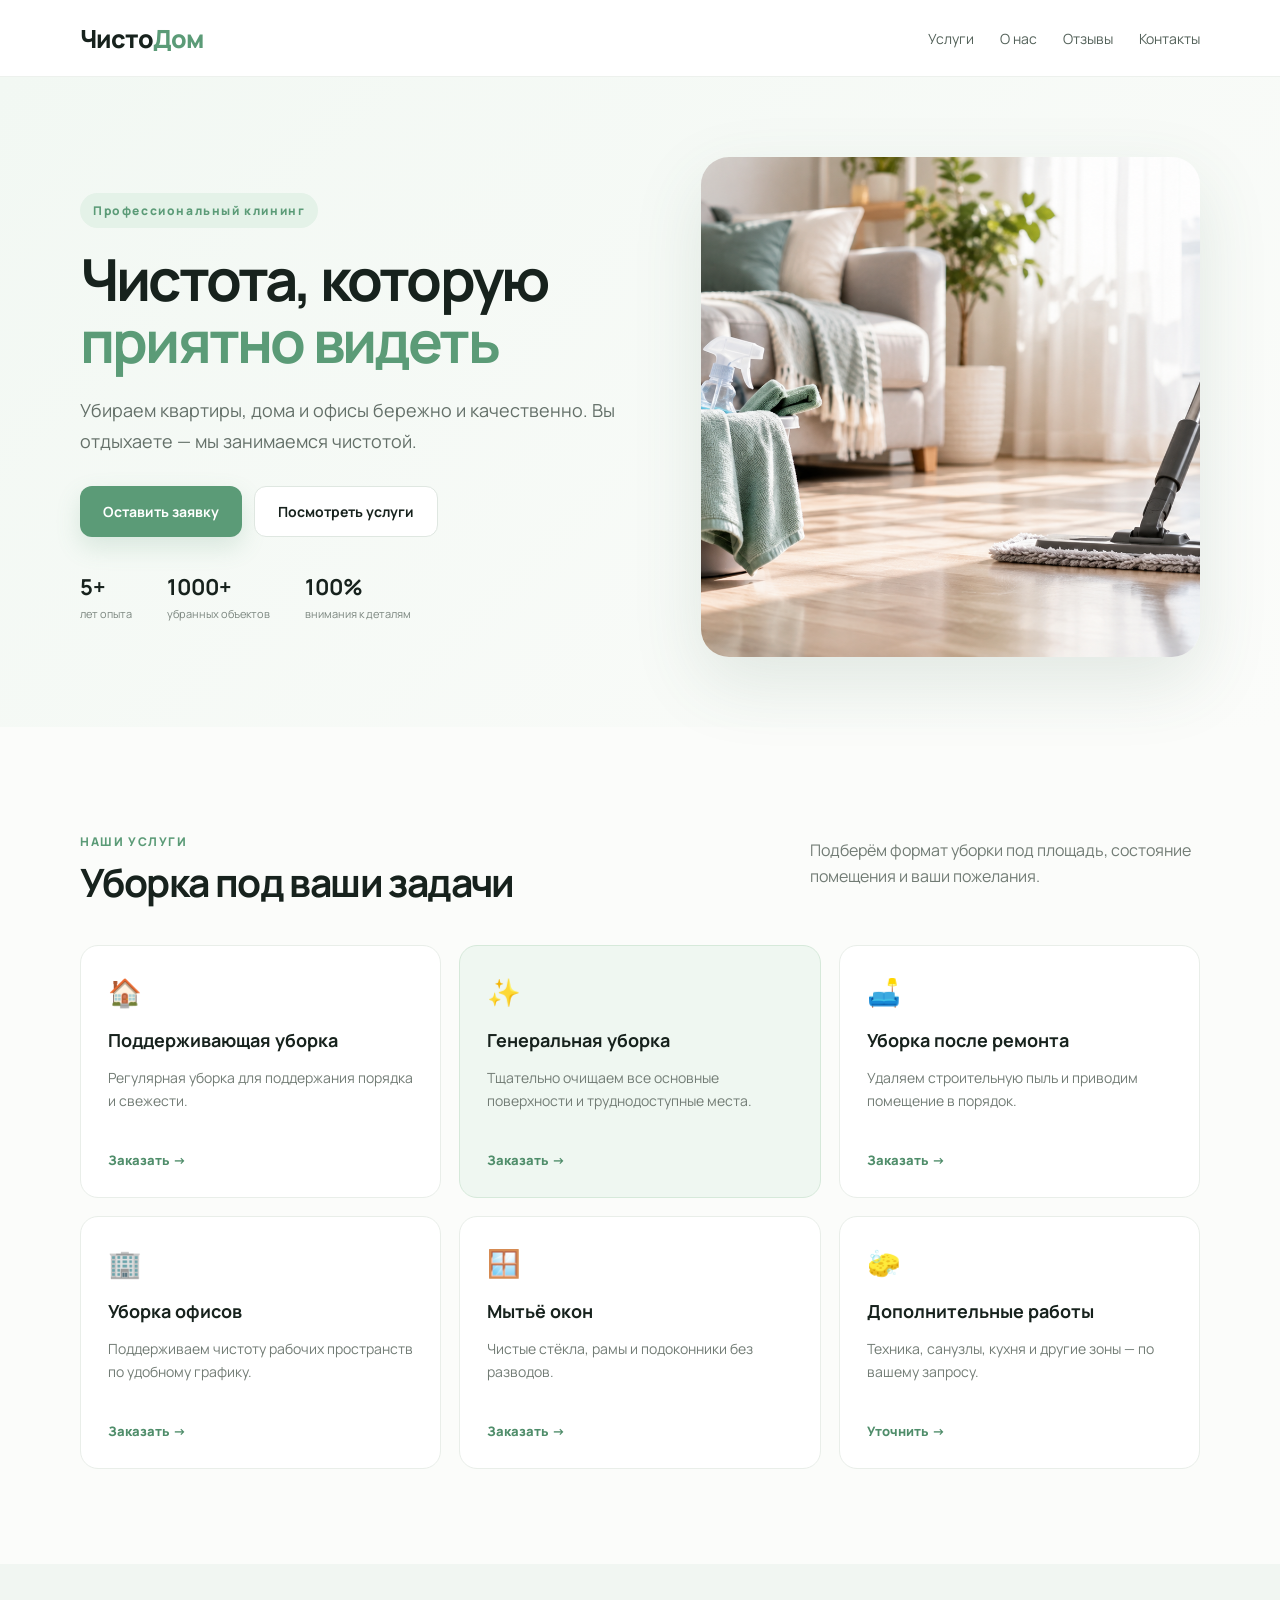
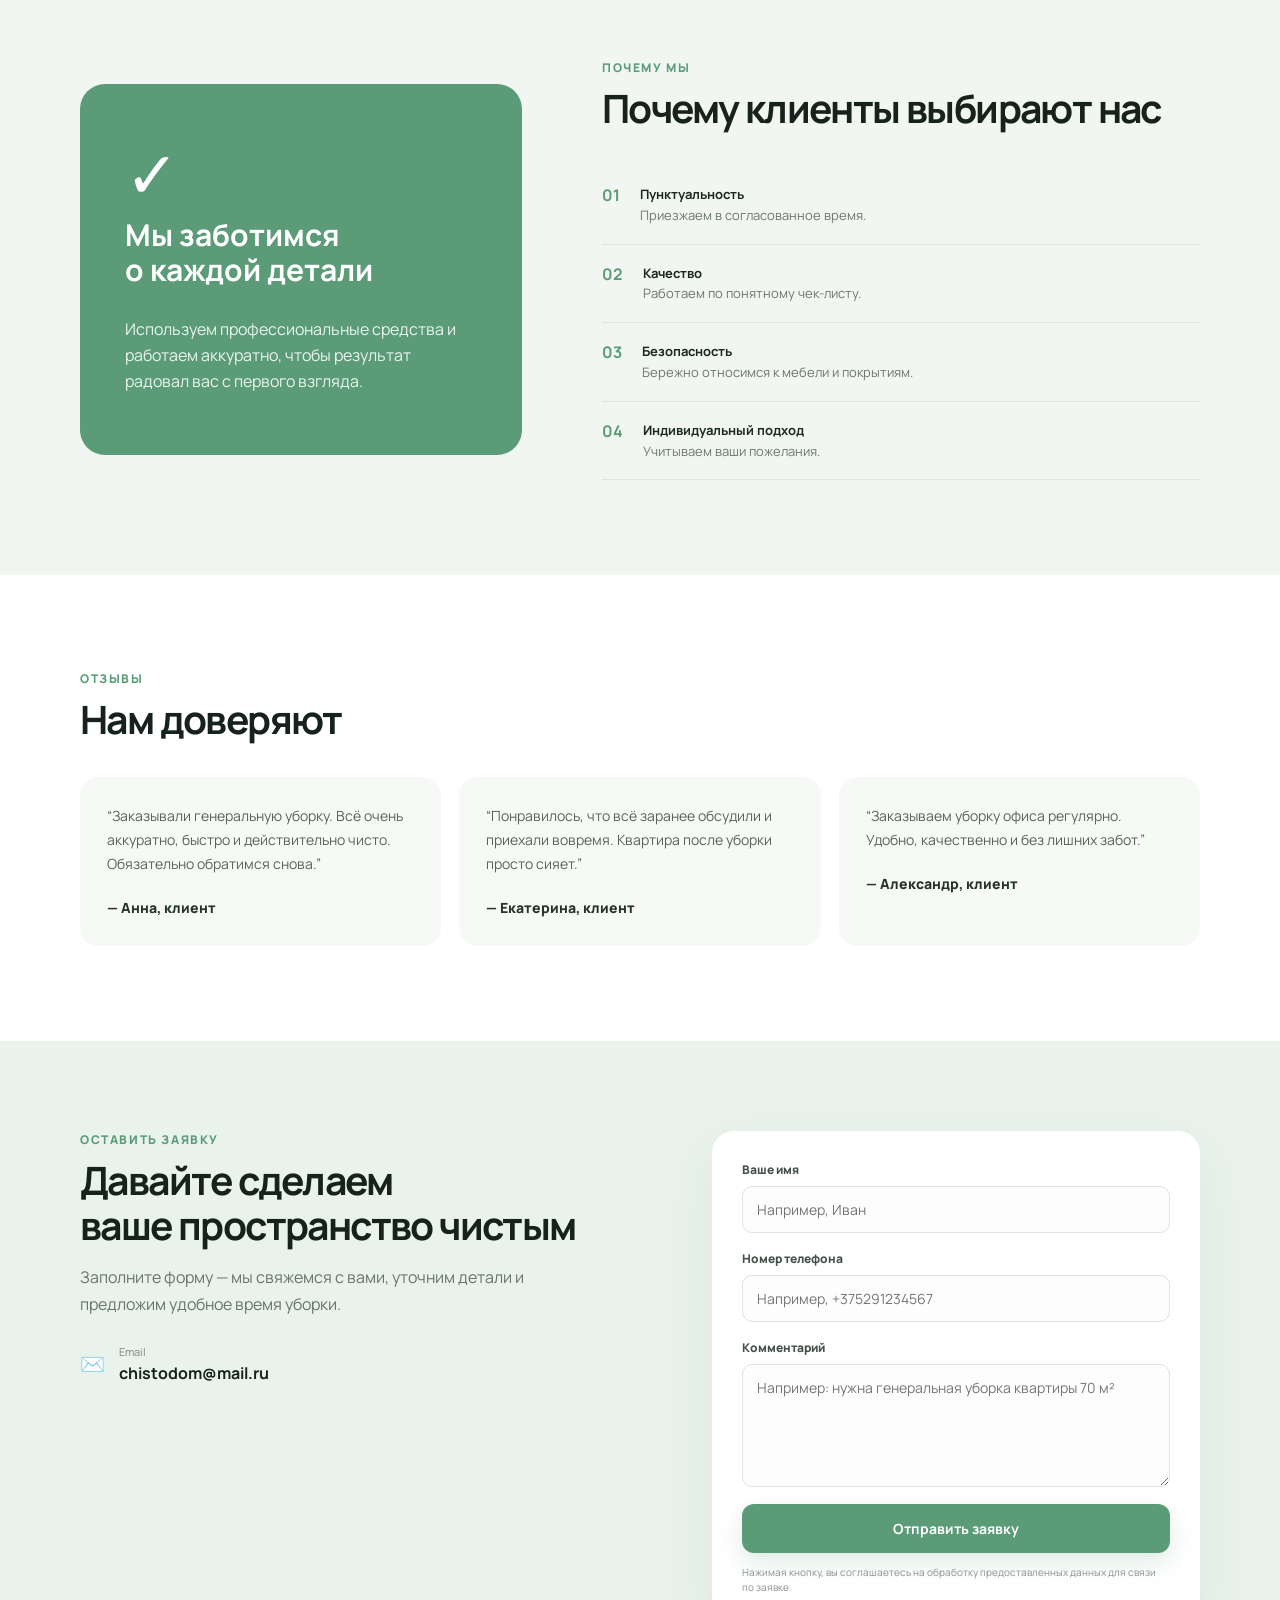
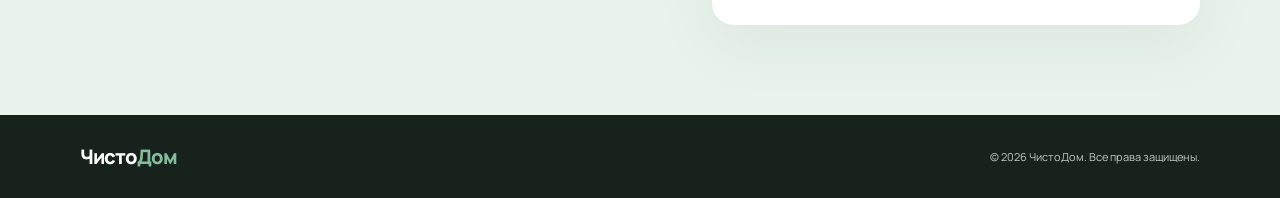
==== commit dc1a69c7: "Update lead form placeholders and remove email confirmation notice" ====
--- a/index.html
+++ b/index.html
@@ -105,11 +105,10 @@
       <input type="hidden" name="_captcha" value="false">
       <input type="hidden" name="_template" value="table">
       <input type="hidden" name="_next" value="https://marinaklincevic-stack.github.io/thanks.html">
-      <label>Ваше имя<input name="name" type="text" placeholder="Например, Марина" required></label>
-      <label>Номер телефона<input name="phone" type="tel" placeholder="Ваш номер телефона" required></label>
+      <label>Ваше имя<input name="name" type="text" placeholder="Например, Иван" required></label>
+      <label>Номер телефона<input name="phone" type="tel" placeholder="Например, +375291234567" required></label>
       <label>Комментарий<textarea name="comment" rows="5" placeholder="Например: нужна генеральная уборка квартиры 70 м²"></textarea></label>
       <button class="btn btn-primary" type="submit">Отправить заявку</button>
-      <div class="form-message">После первой заявки сервис может попросить подтвердить адрес электронной почты.</div>
       <small class="privacy">Нажимая кнопку, вы соглашаетесь на обработку предоставленных данных для связи по заявке.</small>
     </form>
   </div>
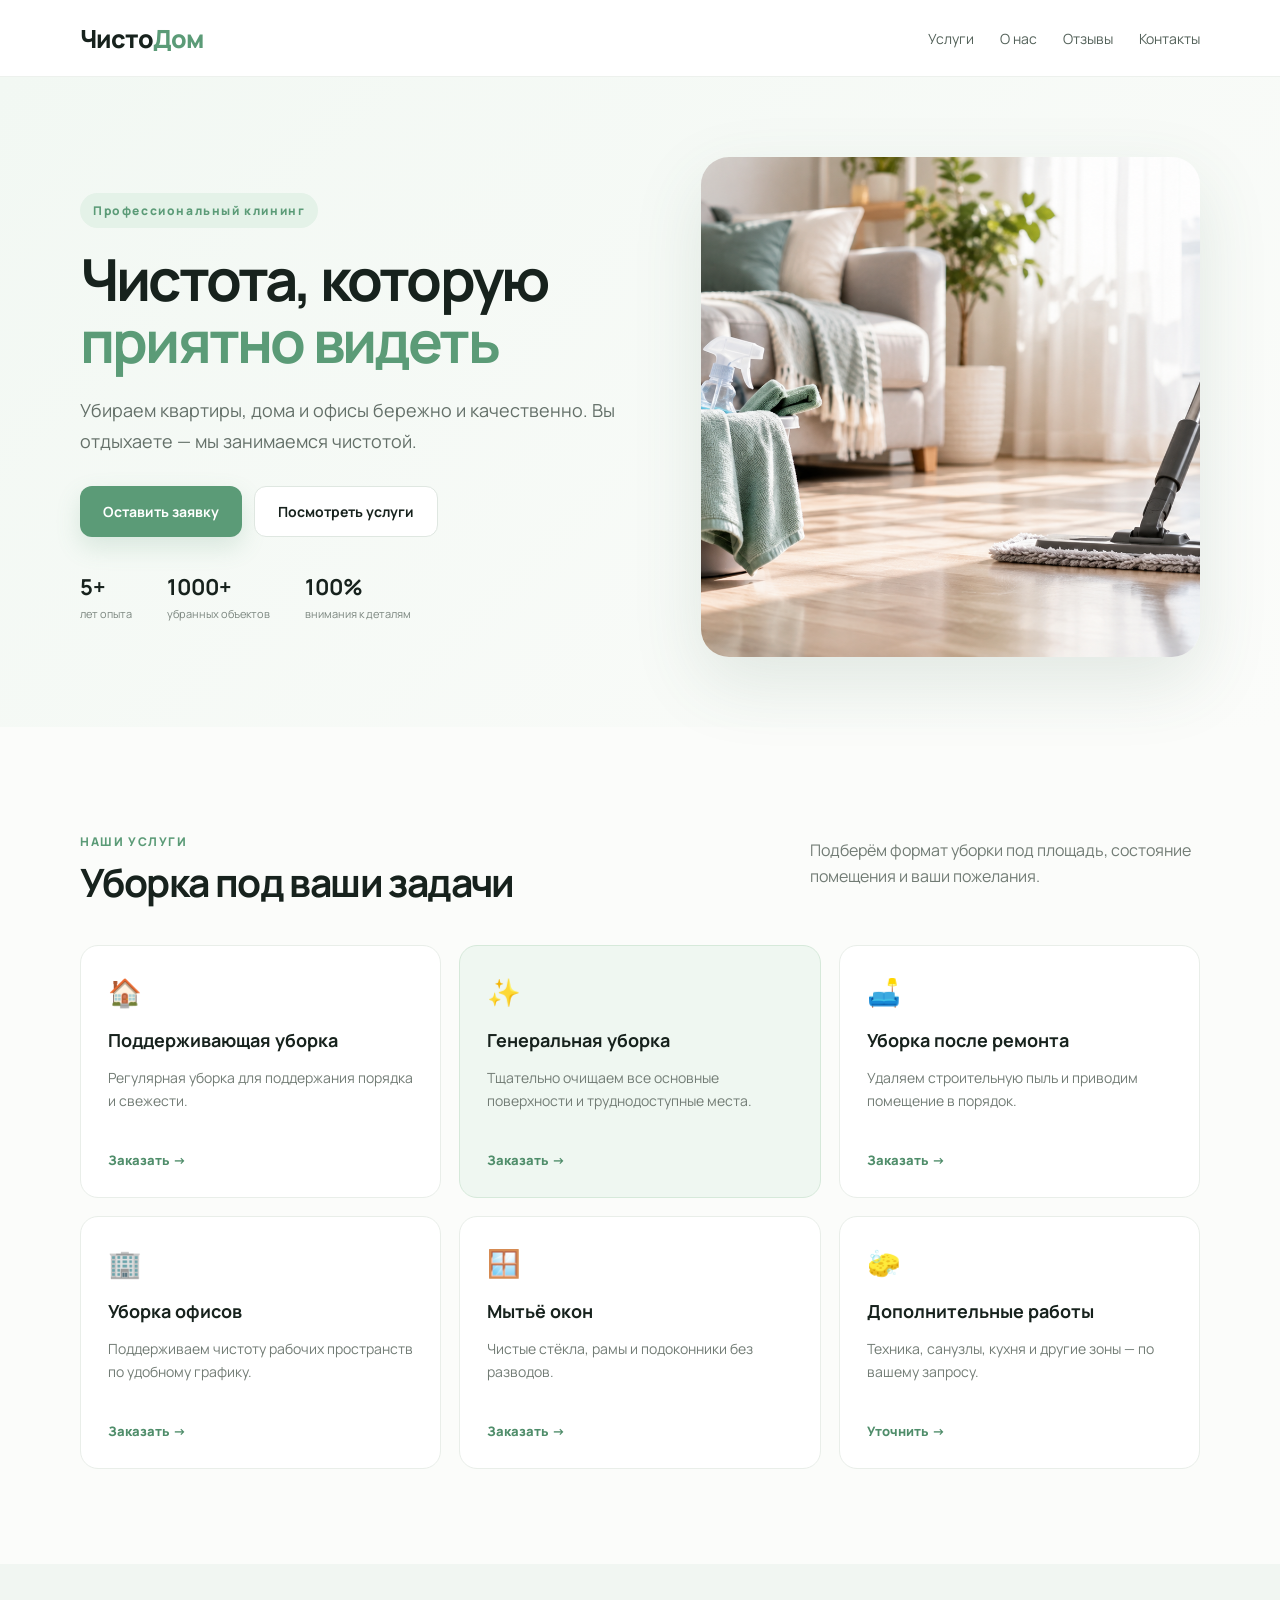
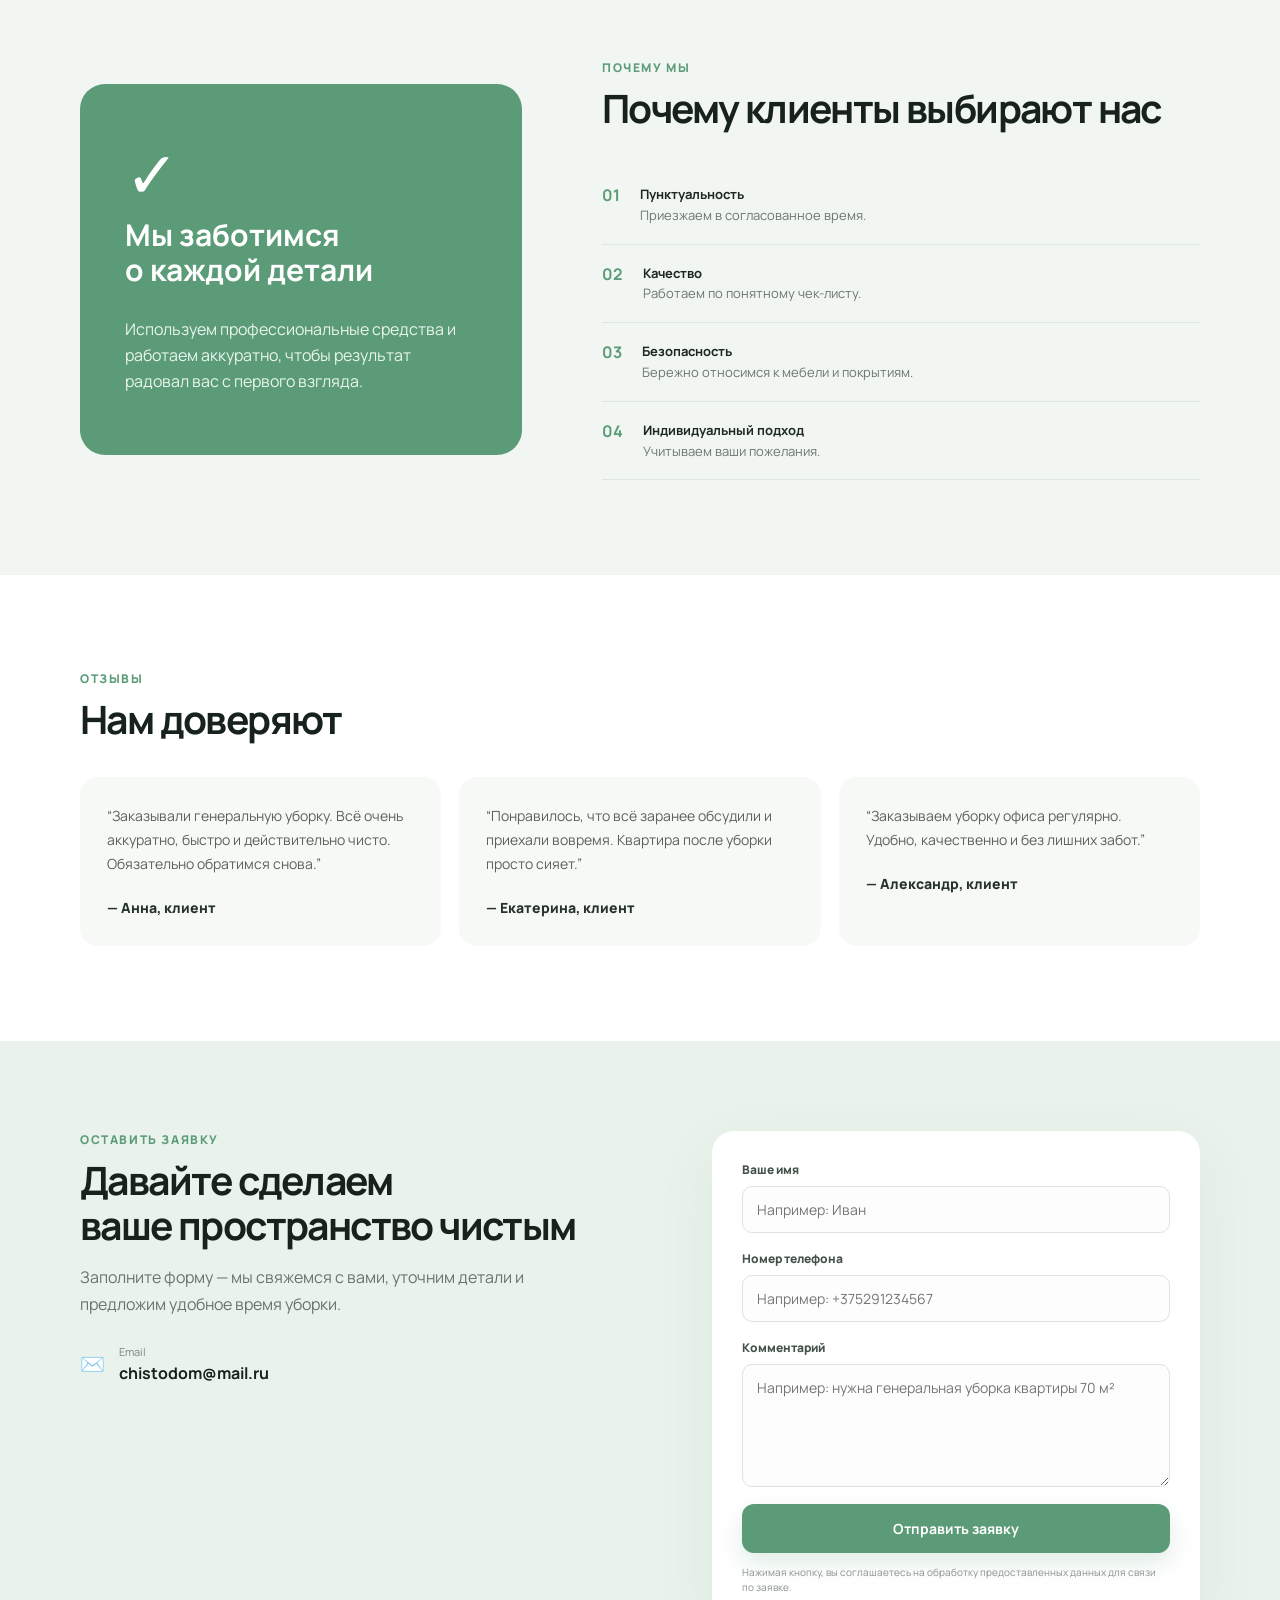
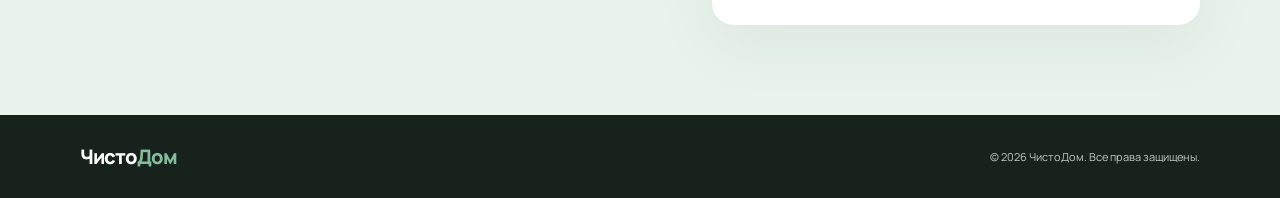
==== commit 00f2a5fc: "Use colons in name and phone placeholder examples" ====
--- a/index.html
+++ b/index.html
@@ -105,8 +105,8 @@
       <input type="hidden" name="_captcha" value="false">
       <input type="hidden" name="_template" value="table">
       <input type="hidden" name="_next" value="https://marinaklincevic-stack.github.io/thanks.html">
-      <label>Ваше имя<input name="name" type="text" placeholder="Например, Иван" required></label>
-      <label>Номер телефона<input name="phone" type="tel" placeholder="Например, +375291234567" required></label>
+      <label>Ваше имя<input name="name" type="text" placeholder="Например: Иван" required></label>
+      <label>Номер телефона<input name="phone" type="tel" placeholder="Например: +375291234567" required></label>
       <label>Комментарий<textarea name="comment" rows="5" placeholder="Например: нужна генеральная уборка квартиры 70 м²"></textarea></label>
       <button class="btn btn-primary" type="submit">Отправить заявку</button>
       <small class="privacy">Нажимая кнопку, вы соглашаетесь на обработку предоставленных данных для связи по заявке.</small>
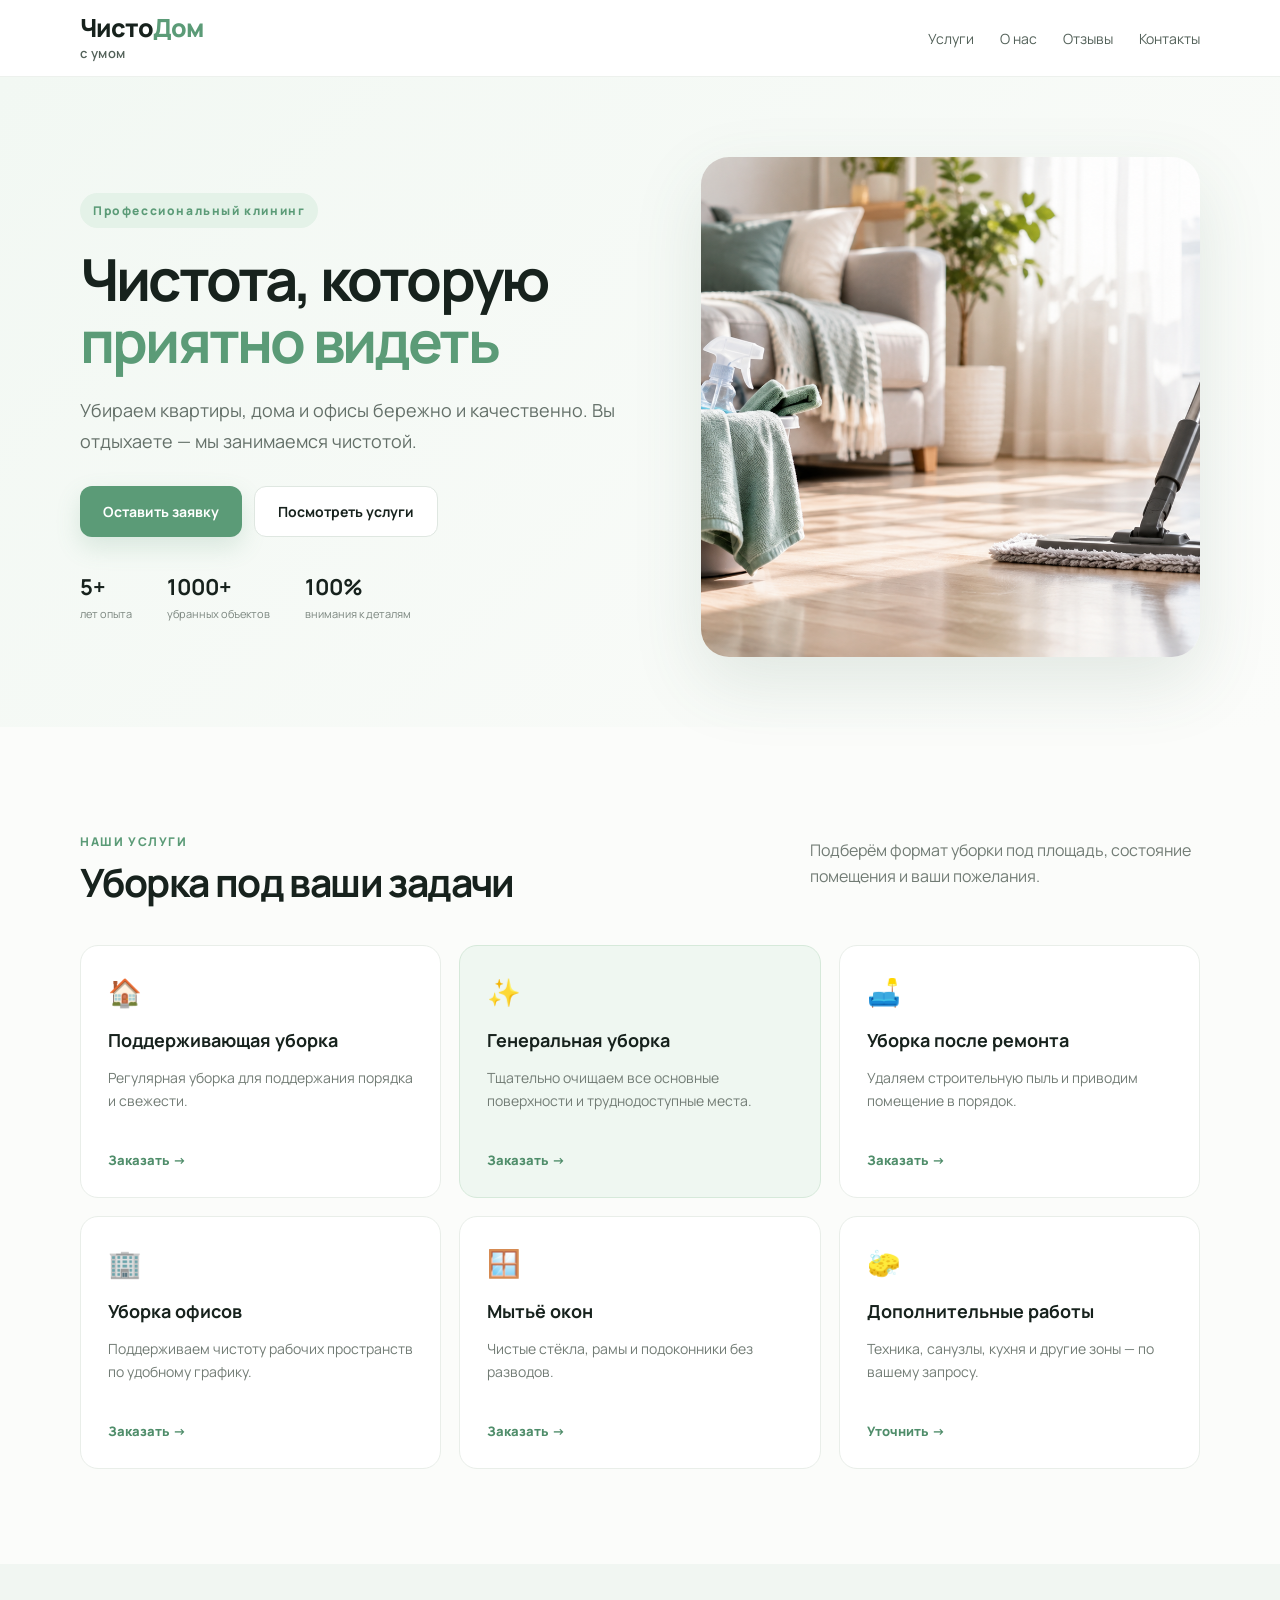
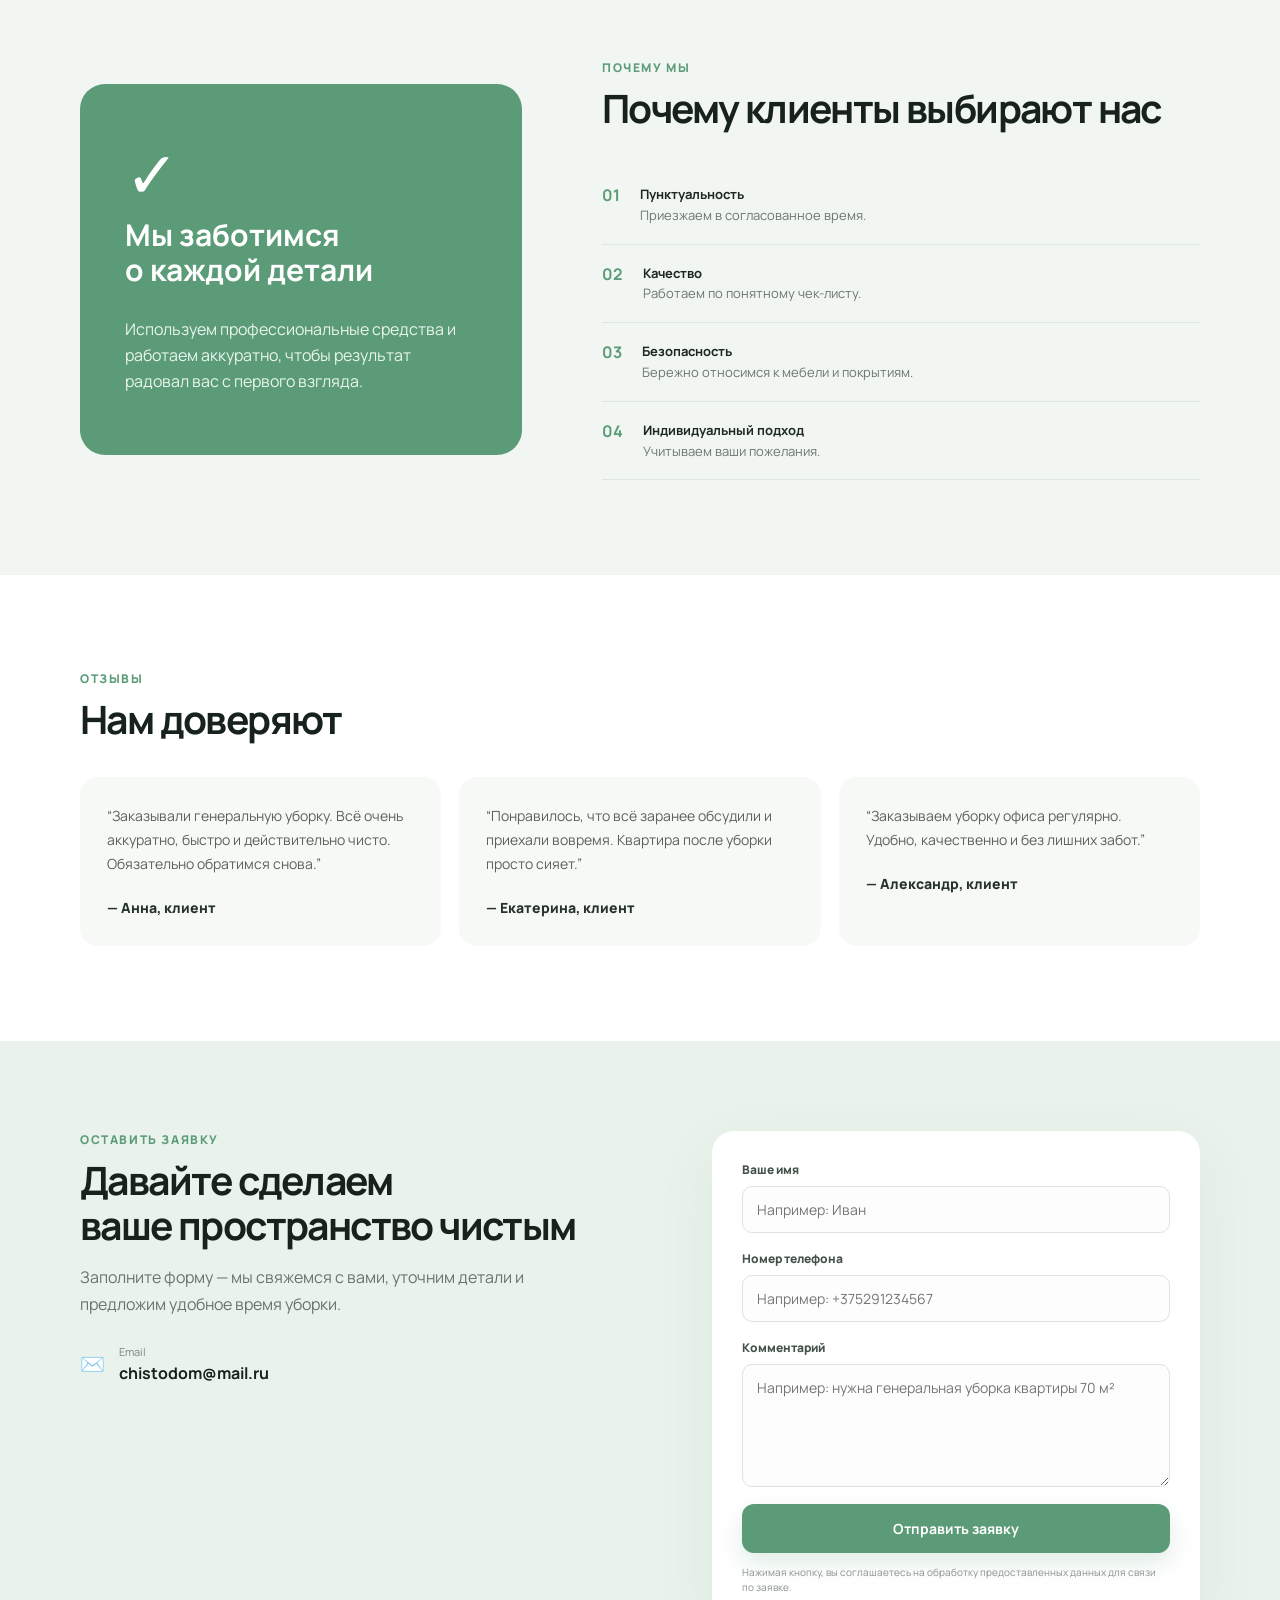
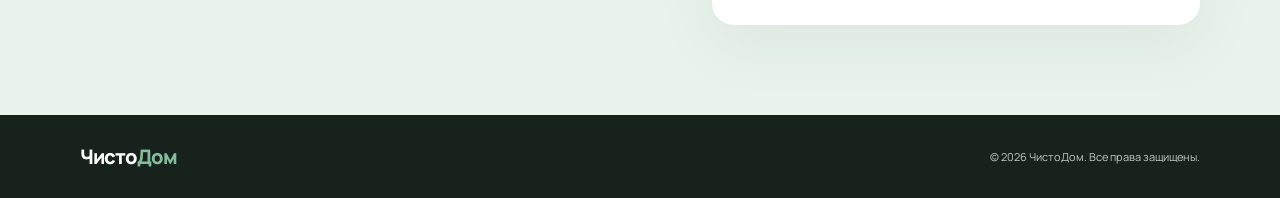
==== commit 84c3ee9e: "Add с умом tagline beneath the header logo" ====
--- a/index.html
+++ b/index.html
@@ -13,7 +13,7 @@
 <body>
 <header class="header">
   <div class="container nav">
-    <a class="logo" href="#">Чисто<span>Дом</span></a>
+    <a class="logo" href="#">Чисто<span>Дом</span><small class="logo-tagline">с умом</small></a>
     <nav>
       <a href="#services">Услуги</a>
       <a href="#about">О нас</a>
--- a/styles.css
+++ b/styles.css
@@ -1,4 +1,4 @@
-*{box-sizing:border-box}html{scroll-behavior:smooth}body{margin:0;font-family:Manrope,Arial,sans-serif;color:#17221d;background:#fbfcfa}a{text-decoration:none;color:inherit}.container{width:min(1120px,calc(100% - 40px));margin:auto}.header{background:#fff;border-bottom:1px solid #edf1ed;position:sticky;top:0;z-index:10}.nav{height:76px;display:flex;align-items:center;gap:35px}.logo{font-size:25px;font-weight:800;letter-spacing:-1px;margin-right:auto}.logo span{color:#5b9b77}.nav nav{display:flex;gap:26px;font-size:14px;color:#536159}.phone{font-weight:700;font-size:14px}.hero{padding:80px 0 70px;background:linear-gradient(135deg,#f2f8f3,#fbfcfa)}.hero-grid{display:grid;grid-template-columns:1.05fr .95fr;gap:70px;align-items:center}.badge,.eyebrow{color:#5b9b77;font-size:12px;font-weight:800;letter-spacing:1.6px}.badge{display:inline-block;padding:9px 13px;background:#e4f2e8;border-radius:99px;margin-bottom:20px}.hero h1{font-size:58px;line-height:1.08;letter-spacing:-2.8px;margin:0 0 22px}.hero h1 span{color:#5b9b77}.hero-copy>p{font-size:18px;line-height:1.7;color:#647069;max-width:570px}.hero-actions{display:flex;gap:12px;margin:30px 0}.btn{display:inline-flex;justify-content:center;align-items:center;border:0;border-radius:12px;padding:15px 23px;font:700 14px Manrope;cursor:pointer}.btn-primary{background:#5b9b77;color:#fff;box-shadow:0 10px 25px #5b9b7730}.btn-light{background:#fff;border:1px solid #dfe7e1}.stats{display:flex;gap:35px;margin-top:35px}.stats div{display:flex;flex-direction:column}.stats b{font-size:22px}.stats span{font-size:11px;color:#7b867f;margin-top:4px}.clean-photo{height: 500px;
+*{box-sizing:border-box}html{scroll-behavior:smooth}body{margin:0;font-family:Manrope,Arial,sans-serif;color:#17221d;background:#fbfcfa}a{text-decoration:none;color:inherit}.container{width:min(1120px,calc(100% - 40px));margin:auto}.header{background:#fff;border-bottom:1px solid #edf1ed;position:sticky;top:0;z-index:10}.nav{height:76px;display:flex;align-items:center;gap:35px}.logo{font-size:25px;font-weight:800;letter-spacing:-1px;margin-right:auto}.logo span{color:#5b9b77}.header .logo{line-height:1.1}.header .logo-tagline{display:block;margin-top:3px;font-size:13px;line-height:1.3;font-weight:600;letter-spacing:.4px;color:#536159}.nav nav{display:flex;gap:26px;font-size:14px;color:#536159}.phone{font-weight:700;font-size:14px}.hero{padding:80px 0 70px;background:linear-gradient(135deg,#f2f8f3,#fbfcfa)}.hero-grid{display:grid;grid-template-columns:1.05fr .95fr;gap:70px;align-items:center}.badge,.eyebrow{color:#5b9b77;font-size:12px;font-weight:800;letter-spacing:1.6px}.badge{display:inline-block;padding:9px 13px;background:#e4f2e8;border-radius:99px;margin-bottom:20px}.hero h1{font-size:58px;line-height:1.08;letter-spacing:-2.8px;margin:0 0 22px}.hero h1 span{color:#5b9b77}.hero-copy>p{font-size:18px;line-height:1.7;color:#647069;max-width:570px}.hero-actions{display:flex;gap:12px;margin:30px 0}.btn{display:inline-flex;justify-content:center;align-items:center;border:0;border-radius:12px;padding:15px 23px;font:700 14px Manrope;cursor:pointer}.btn-primary{background:#5b9b77;color:#fff;box-shadow:0 10px 25px #5b9b7730}.btn-light{background:#fff;border:1px solid #dfe7e1}.stats{display:flex;gap:35px;margin-top:35px}.stats div{display:flex;flex-direction:column}.stats b{font-size:22px}.stats span{font-size:11px;color:#7b867f;margin-top:4px}.clean-photo{height: 500px;
   border-radius: 28px;
   background: url("./clining.png") center center / cover no-repeat;
   position: relative;
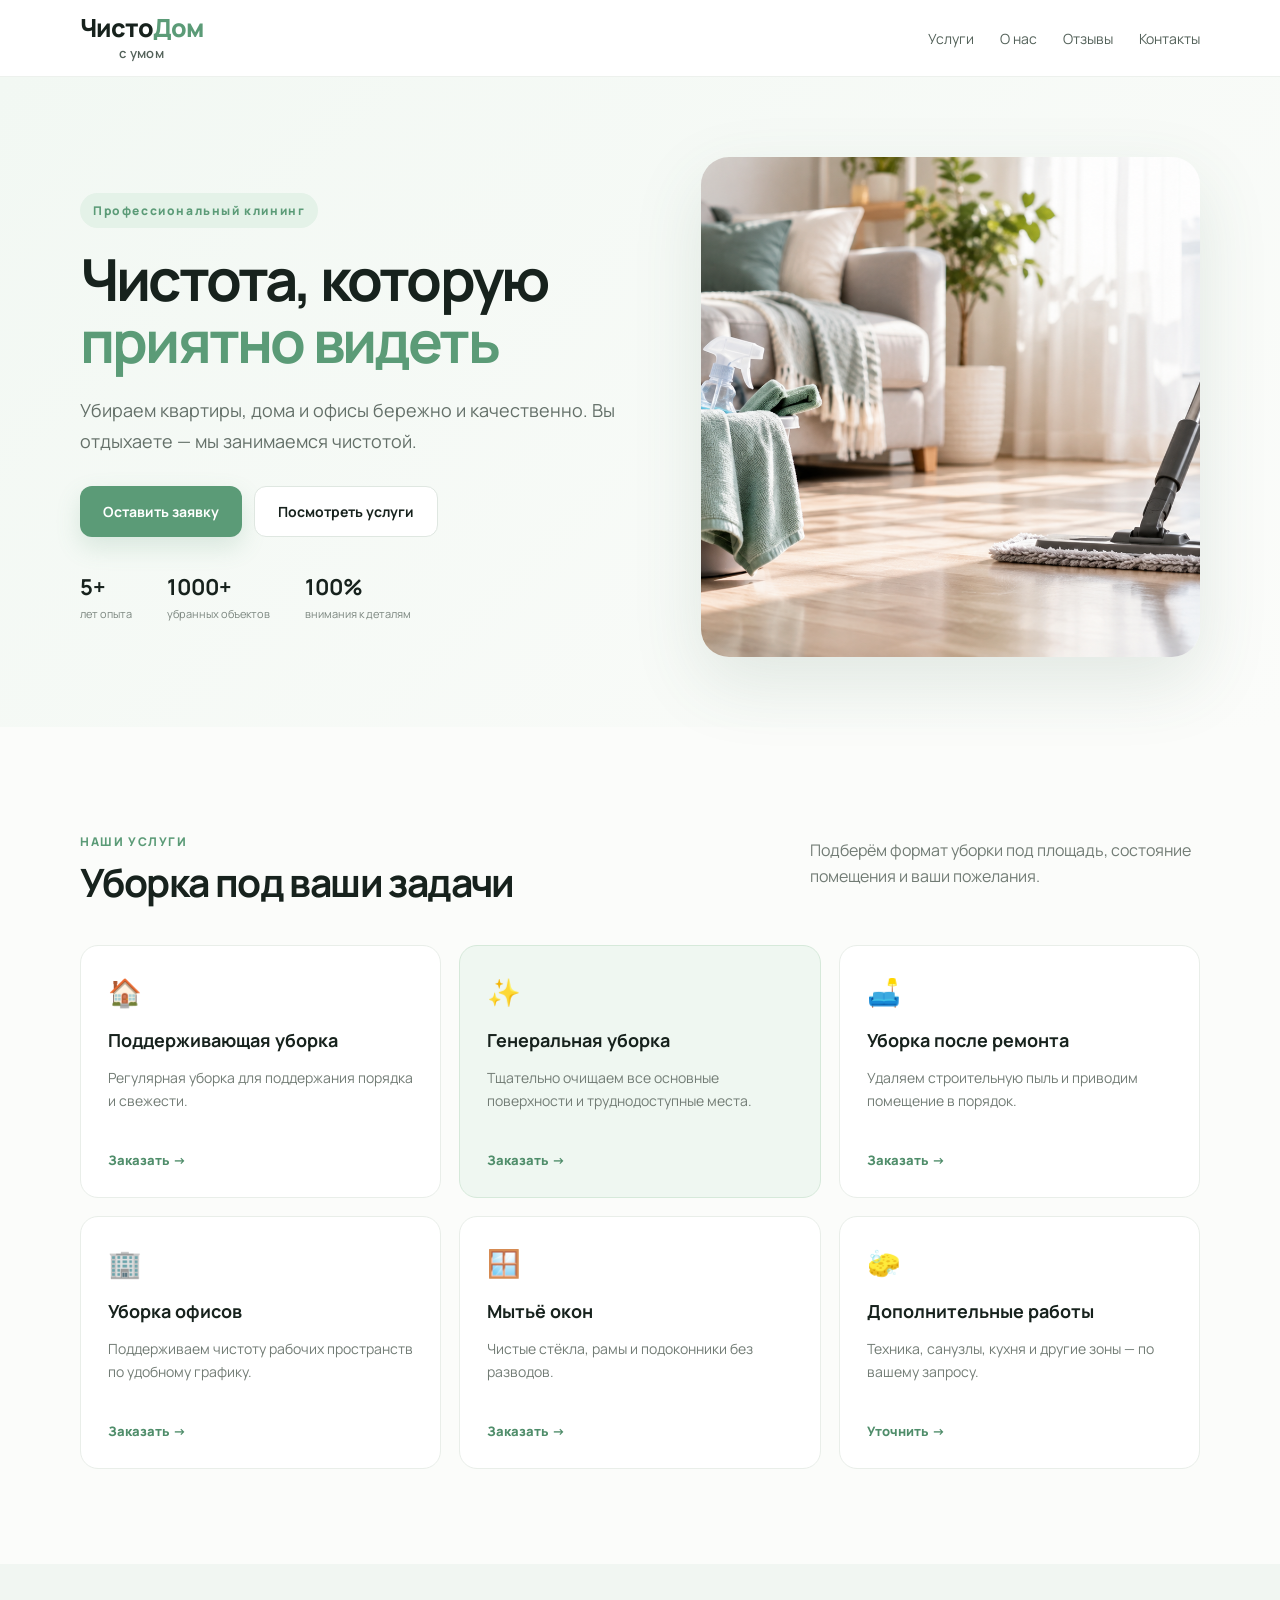
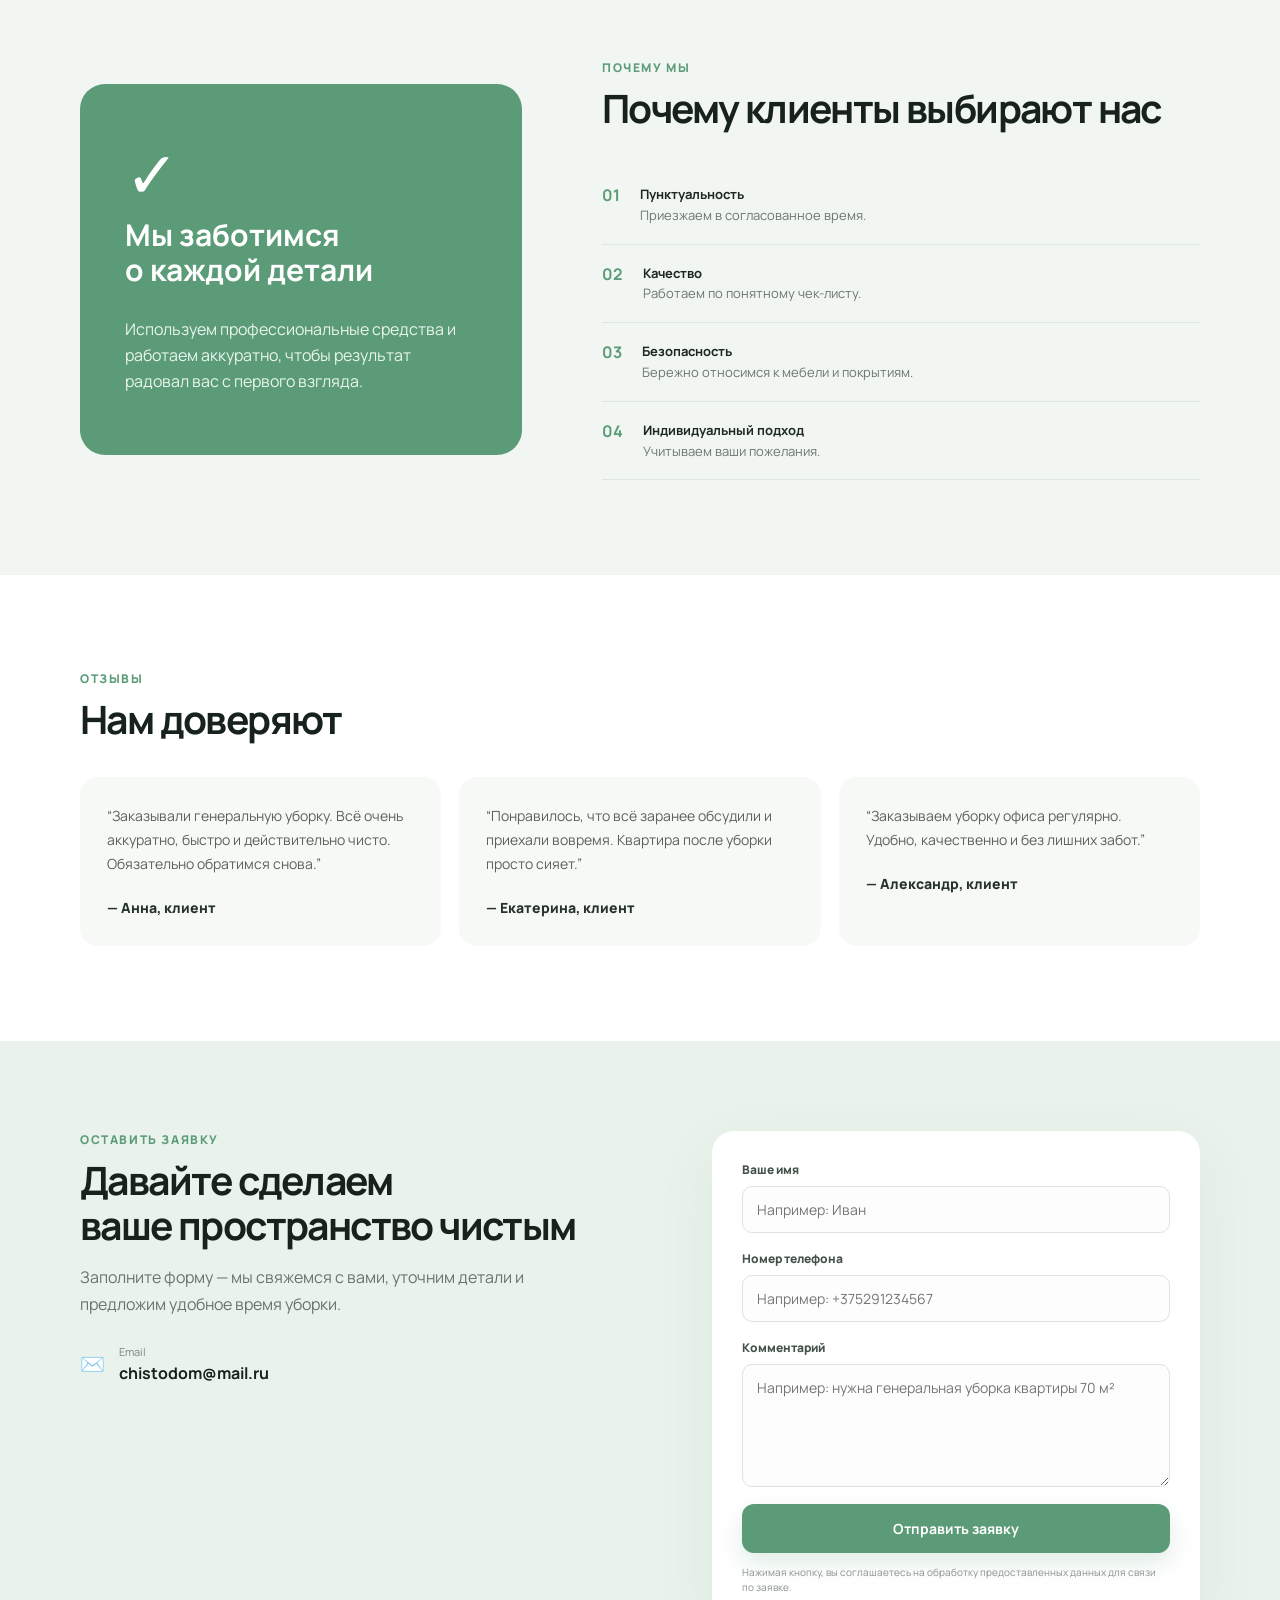
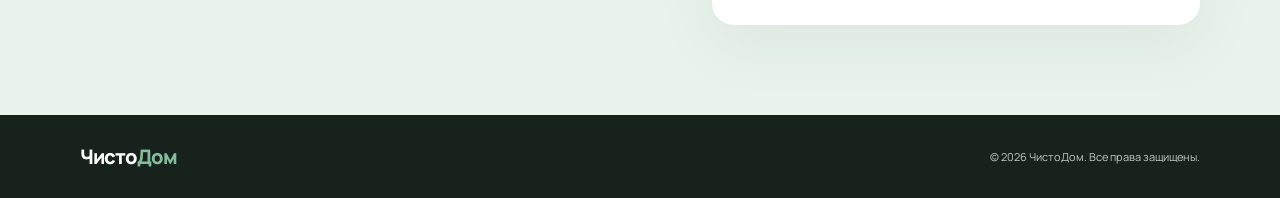
==== commit fdd8722c: "Refresh stylesheet URL so browsers load the centered logo tagline" ====
--- a/index.html
+++ b/index.html
@@ -8,7 +8,7 @@
   <link rel="preconnect" href="https://fonts.googleapis.com">
   <link rel="preconnect" href="https://fonts.gstatic.com" crossorigin>
   <link href="https://fonts.googleapis.com/css2?family=Manrope:wght@400;500;600;700;800&display=swap" rel="stylesheet">
-  <link rel="stylesheet" href="styles.css">
+  <link rel="stylesheet" href="styles.css?v=20261125-logo-center">
 </head>
 <body>
 <header class="header">
--- a/styles.css
+++ b/styles.css
@@ -1,4 +1,4 @@
-*{box-sizing:border-box}html{scroll-behavior:smooth}body{margin:0;font-family:Manrope,Arial,sans-serif;color:#17221d;background:#fbfcfa}a{text-decoration:none;color:inherit}.container{width:min(1120px,calc(100% - 40px));margin:auto}.header{background:#fff;border-bottom:1px solid #edf1ed;position:sticky;top:0;z-index:10}.nav{height:76px;display:flex;align-items:center;gap:35px}.logo{font-size:25px;font-weight:800;letter-spacing:-1px;margin-right:auto}.logo span{color:#5b9b77}.header .logo{line-height:1.1}.header .logo-tagline{display:block;margin-top:3px;font-size:13px;line-height:1.3;font-weight:600;letter-spacing:.4px;color:#536159}.nav nav{display:flex;gap:26px;font-size:14px;color:#536159}.phone{font-weight:700;font-size:14px}.hero{padding:80px 0 70px;background:linear-gradient(135deg,#f2f8f3,#fbfcfa)}.hero-grid{display:grid;grid-template-columns:1.05fr .95fr;gap:70px;align-items:center}.badge,.eyebrow{color:#5b9b77;font-size:12px;font-weight:800;letter-spacing:1.6px}.badge{display:inline-block;padding:9px 13px;background:#e4f2e8;border-radius:99px;margin-bottom:20px}.hero h1{font-size:58px;line-height:1.08;letter-spacing:-2.8px;margin:0 0 22px}.hero h1 span{color:#5b9b77}.hero-copy>p{font-size:18px;line-height:1.7;color:#647069;max-width:570px}.hero-actions{display:flex;gap:12px;margin:30px 0}.btn{display:inline-flex;justify-content:center;align-items:center;border:0;border-radius:12px;padding:15px 23px;font:700 14px Manrope;cursor:pointer}.btn-primary{background:#5b9b77;color:#fff;box-shadow:0 10px 25px #5b9b7730}.btn-light{background:#fff;border:1px solid #dfe7e1}.stats{display:flex;gap:35px;margin-top:35px}.stats div{display:flex;flex-direction:column}.stats b{font-size:22px}.stats span{font-size:11px;color:#7b867f;margin-top:4px}.clean-photo{height: 500px;
+*{box-sizing:border-box}html{scroll-behavior:smooth}body{margin:0;font-family:Manrope,Arial,sans-serif;color:#17221d;background:#fbfcfa}a{text-decoration:none;color:inherit}.container{width:min(1120px,calc(100% - 40px));margin:auto}.header{background:#fff;border-bottom:1px solid #edf1ed;position:sticky;top:0;z-index:10}.nav{height:76px;display:flex;align-items:center;gap:35px}.logo{font-size:25px;font-weight:800;letter-spacing:-1px;margin-right:auto}.logo span{color:#5b9b77}.header .logo{line-height:1.1}.header .logo-tagline{display:block;margin-top:3px;font-size:13px;line-height:1.3;font-weight:600;letter-spacing:.4px;color:#536159;text-align:center}.nav nav{display:flex;gap:26px;font-size:14px;color:#536159}.phone{font-weight:700;font-size:14px}.hero{padding:80px 0 70px;background:linear-gradient(135deg,#f2f8f3,#fbfcfa)}.hero-grid{display:grid;grid-template-columns:1.05fr .95fr;gap:70px;align-items:center}.badge,.eyebrow{color:#5b9b77;font-size:12px;font-weight:800;letter-spacing:1.6px}.badge{display:inline-block;padding:9px 13px;background:#e4f2e8;border-radius:99px;margin-bottom:20px}.hero h1{font-size:58px;line-height:1.08;letter-spacing:-2.8px;margin:0 0 22px}.hero h1 span{color:#5b9b77}.hero-copy>p{font-size:18px;line-height:1.7;color:#647069;max-width:570px}.hero-actions{display:flex;gap:12px;margin:30px 0}.btn{display:inline-flex;justify-content:center;align-items:center;border:0;border-radius:12px;padding:15px 23px;font:700 14px Manrope;cursor:pointer}.btn-primary{background:#5b9b77;color:#fff;box-shadow:0 10px 25px #5b9b7730}.btn-light{background:#fff;border:1px solid #dfe7e1}.stats{display:flex;gap:35px;margin-top:35px}.stats div{display:flex;flex-direction:column}.stats b{font-size:22px}.stats span{font-size:11px;color:#7b867f;margin-top:4px}.clean-photo{height: 500px;
   border-radius: 28px;
   background: url("./clining.png") center center / cover no-repeat;
   position: relative;
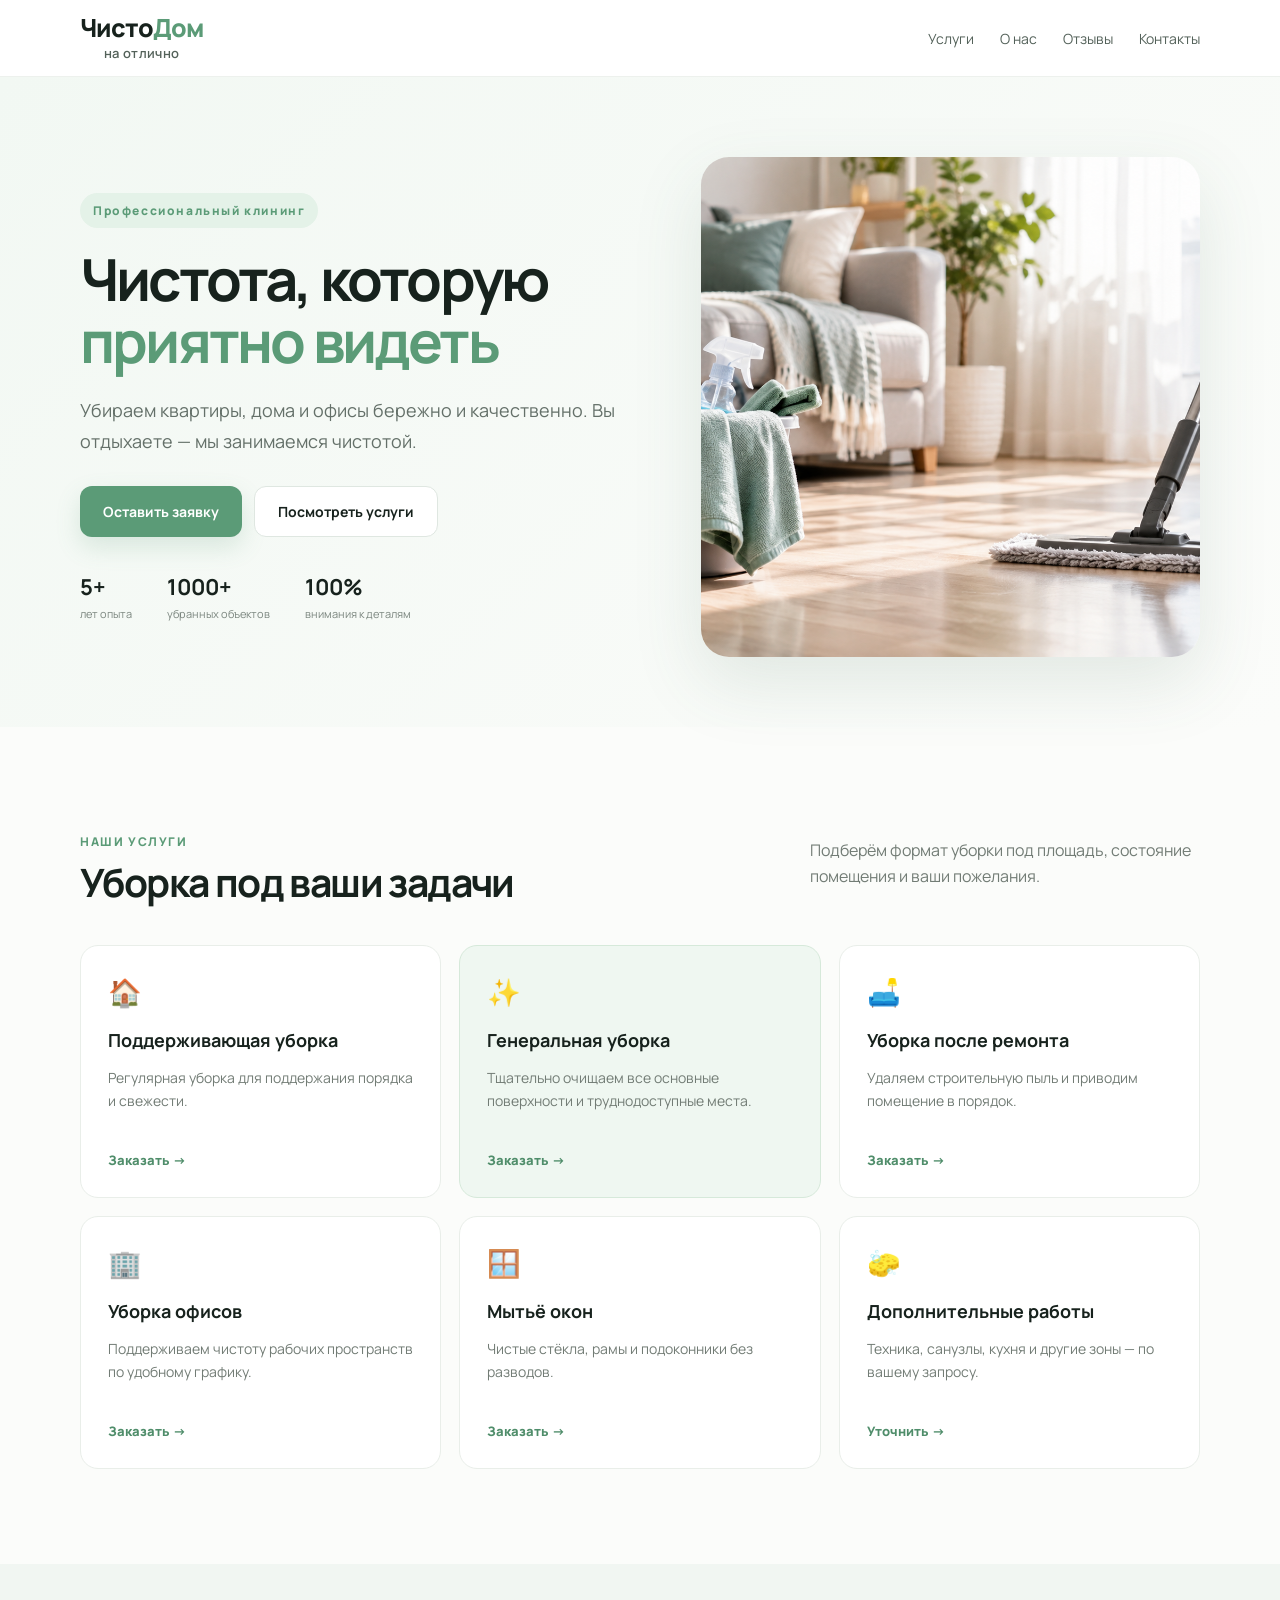
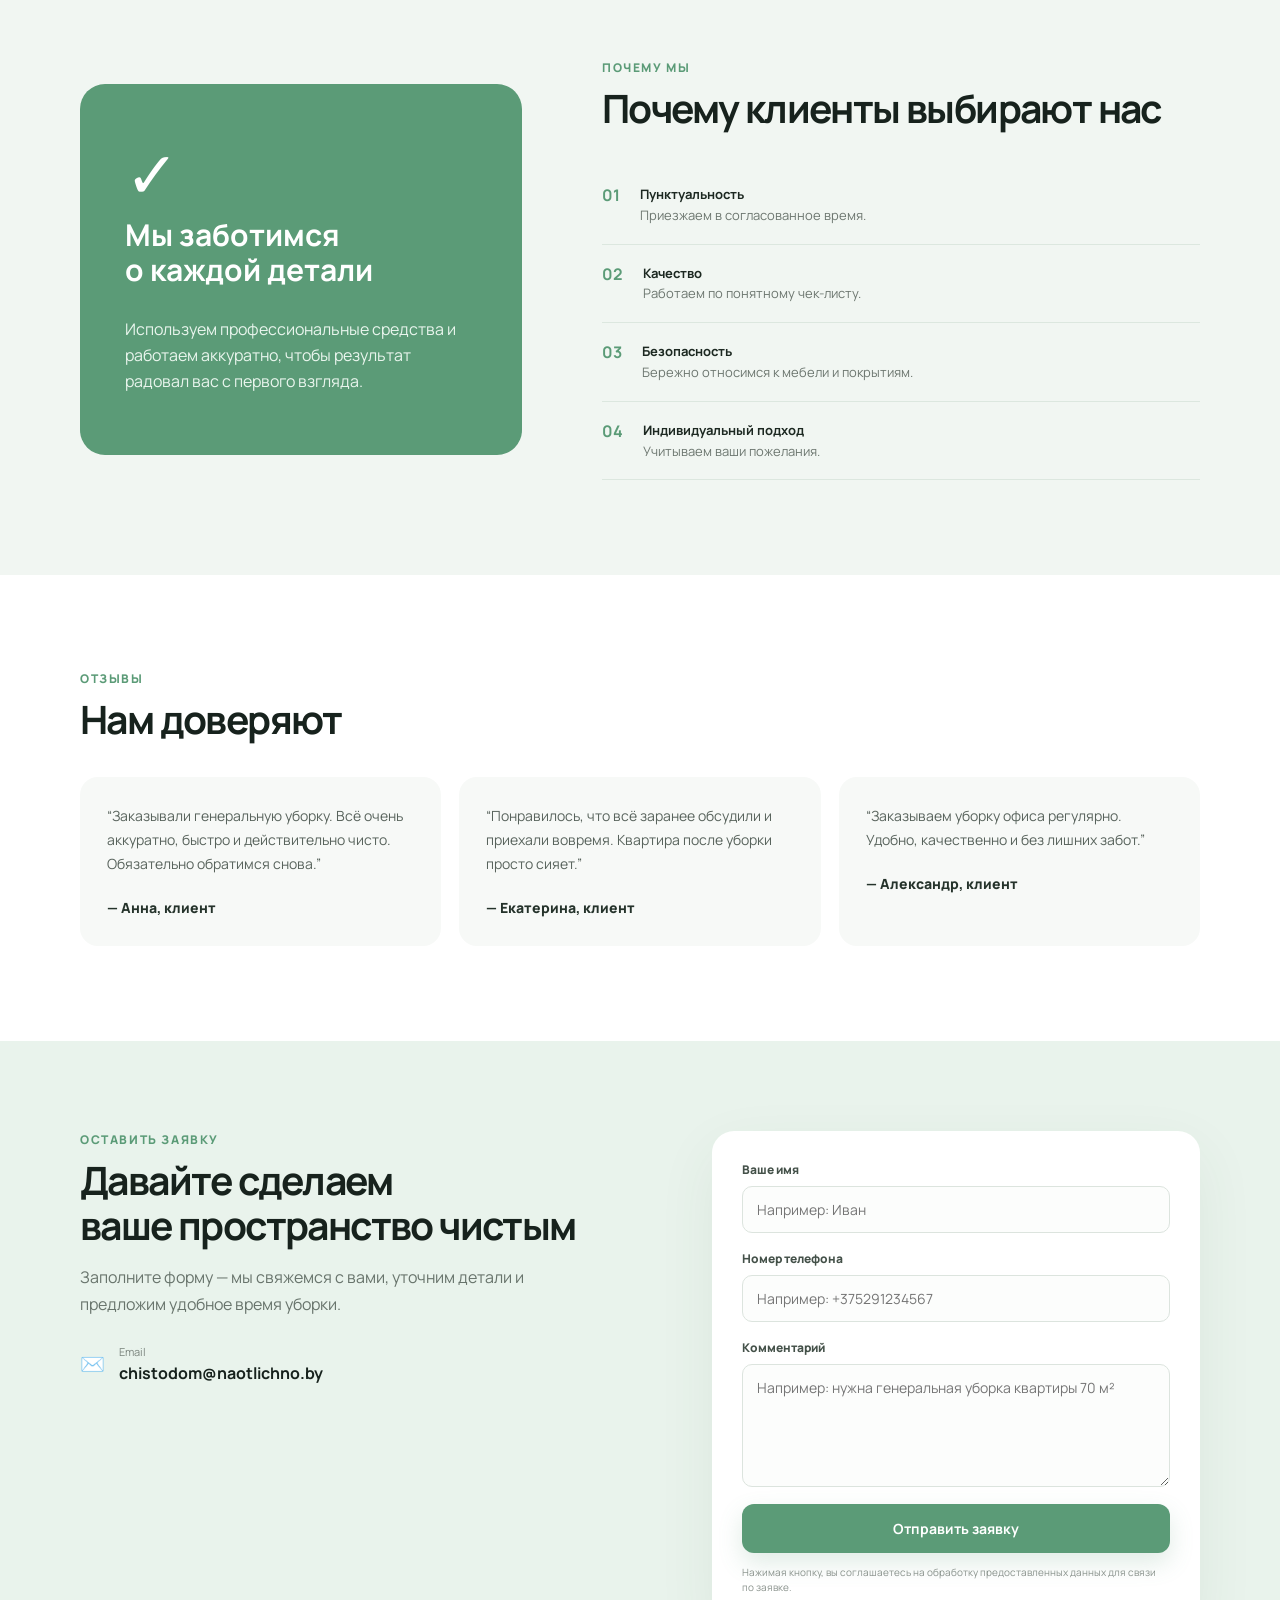
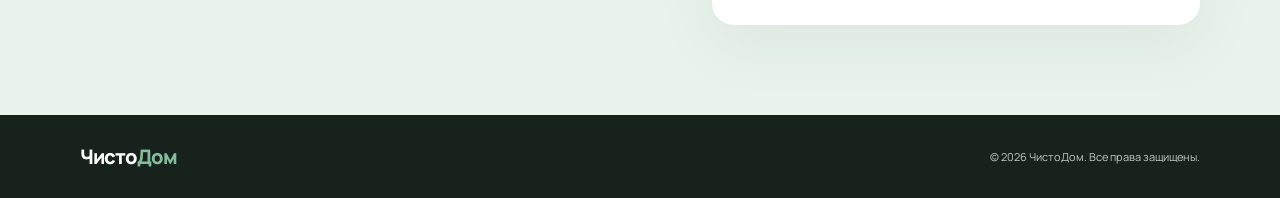
==== commit aef9417e: "Update header tagline to на отлично and public contact email" ====
--- a/index.html
+++ b/index.html
@@ -13,7 +13,7 @@
 <body>
 <header class="header">
   <div class="container nav">
-    <a class="logo" href="#">Чисто<span>Дом</span><small class="logo-tagline">с умом</small></a>
+    <a class="logo" href="#">Чисто<span>Дом</span><small class="logo-tagline">на отлично</small></a>
     <nav>
       <a href="#services">Услуги</a>
       <a href="#about">О нас</a>
@@ -98,7 +98,7 @@
       <div class="eyebrow">ОСТАВИТЬ ЗАЯВКУ</div>
       <h2>Давайте сделаем<br>ваше пространство чистым</h2>
       <p>Заполните форму — мы свяжемся с вами, уточним детали и предложим удобное время уборки.</p>
-      <div class="contact-info"><span>✉️</span><div><small>Email</small><a href="mailto:chistodom@mail.ru">chistodom@mail.ru</a></div></div>
+      <div class="contact-info"><span>✉️</span><div><small>Email</small><a href="mailto:chistodom@naotlichno.by">chistodom@naotlichno.by</a></div></div>
     </div>
     <form id="leadForm" class="form" action="https://formsubmit.co/marisha-pl@mail.ru" method="POST">
       <input type="hidden" name="_subject" value="Новая заявка на клининг">
